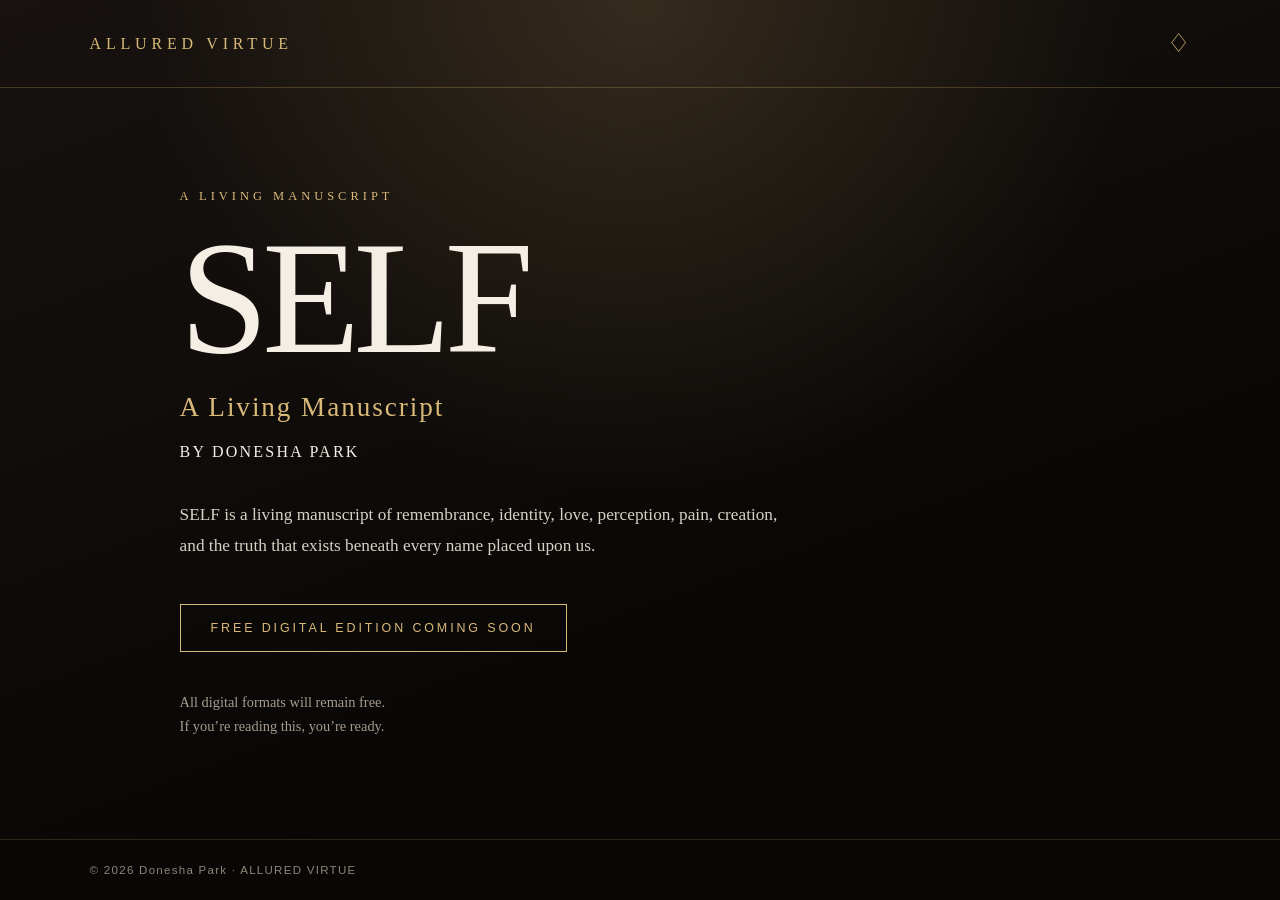
==== index.html @ 1979c3a0 "Add initial index.html for ALLURED VIRTUE website This is the initial commit for the HTML file, sett" ====
<!DOCTYPE html>
<html lang="en">
<head>
  <meta charset="UTF-8">
  <meta name="viewport" content="width=device-width, initial-scale=1.0">

  <title>ALLURED VIRTUE</title>

  <meta
    name="description"
    content="The official home of ALLURED VIRTUE and SELF: A Living Manuscript by Donesha Park."
  >

  <style>
    * {
      box-sizing: border-box;
      margin: 0;
      padding: 0;
    }

    body {
      min-height: 100vh;
      background:
        radial-gradient(circle at top, rgba(207, 170, 105, 0.18), transparent 45%),
        linear-gradient(160deg, #17120f, #080706 70%);
      color: #f4eee4;
      font-family: Georgia, "Times New Roman", serif;
      display: flex;
      flex-direction: column;
    }

    header {
      width: 100%;
      padding: 28px 7%;
      display: flex;
      align-items: center;
      justify-content: space-between;
      border-bottom: 1px solid rgba(214, 177, 111, 0.25);
    }

    .brand {
      color: #d9b978;
      font-size: 1rem;
      letter-spacing: 0.3rem;
      font-weight: normal;
    }

    .lotus {
      color: #d9b978;
      font-size: 1.6rem;
    }

    main {
      flex: 1;
      width: 100%;
      max-width: 1100px;
      margin: auto;
      padding: 80px 7%;
      display: flex;
      align-items: center;
    }

    .content {
      max-width: 760px;
    }

    .label {
      color: #d9b978;
      font-size: 0.78rem;
      letter-spacing: 0.25rem;
      margin-bottom: 24px;
    }

    h1 {
      font-size: clamp(4.5rem, 15vw, 10rem);
      font-weight: normal;
      line-height: 0.88;
      letter-spacing: -0.04em;
      margin-bottom: 24px;
    }

    h2 {
      color: #d9b978;
      font-size: clamp(1.15rem, 3vw, 1.7rem);
      font-weight: normal;
      letter-spacing: 0.12rem;
      margin-bottom: 20px;
    }

    .author {
      font-size: 1rem;
      letter-spacing: 0.14rem;
      margin-bottom: 38px;
    }

    .description {
      max-width: 610px;
      color: #d8d0c5;
      font-size: 1.08rem;
      line-height: 1.8;
      margin-bottom: 42px;
    }

    .coming-soon {
      display: inline-block;
      border: 1px solid #d9b978;
      color: #d9b978;
      padding: 16px 30px;
      font-family: Arial, sans-serif;
      font-size: 0.78rem;
      letter-spacing: 0.18rem;
      text-transform: uppercase;
    }

    .statement {
      margin-top: 38px;
      color: #a69b8d;
      font-size: 0.9rem;
      line-height: 1.7;
    }

    footer {
      padding: 24px 7%;
      border-top: 1px solid rgba(214, 177, 111, 0.18);
      color: #8f8477;
      font-family: Arial, sans-serif;
      font-size: 0.72rem;
      letter-spacing: 0.08rem;
    }

    @media (max-width: 600px) {
      header {
        padding: 22px 6%;
      }

      main {
        padding: 65px 7%;
      }

      .brand {
        font-size: 0.75rem;
        letter-spacing: 0.2rem;
      }

      .description {
        font-size: 1rem;
      }
    }
  </style>
</head>

<body>

  <header>
    <div class="brand">ALLURED VIRTUE</div>
    <div class="lotus">♢</div>
  </header>

  <main>
    <section class="content">

      <p class="label">A LIVING MANUSCRIPT</p>

      <h1>SELF</h1>

      <h2>A Living Manuscript</h2>

      <p class="author">BY DONESHA PARK</p>

      <p class="description">
        SELF is a living manuscript of remembrance, identity, love,
        perception, pain, creation, and the truth that exists beneath
        every name placed upon us.
      </p>

      <div class="coming-soon">Free Digital Edition Coming Soon</div>

      <p class="statement">
        All digital formats will remain free.<br>
        If you’re reading this, you’re ready.
      </p>

    </section>
  </main>

  <footer>
    © 2026 Donesha Park · ALLURED VIRTUE
  </footer>

</body>
</html>
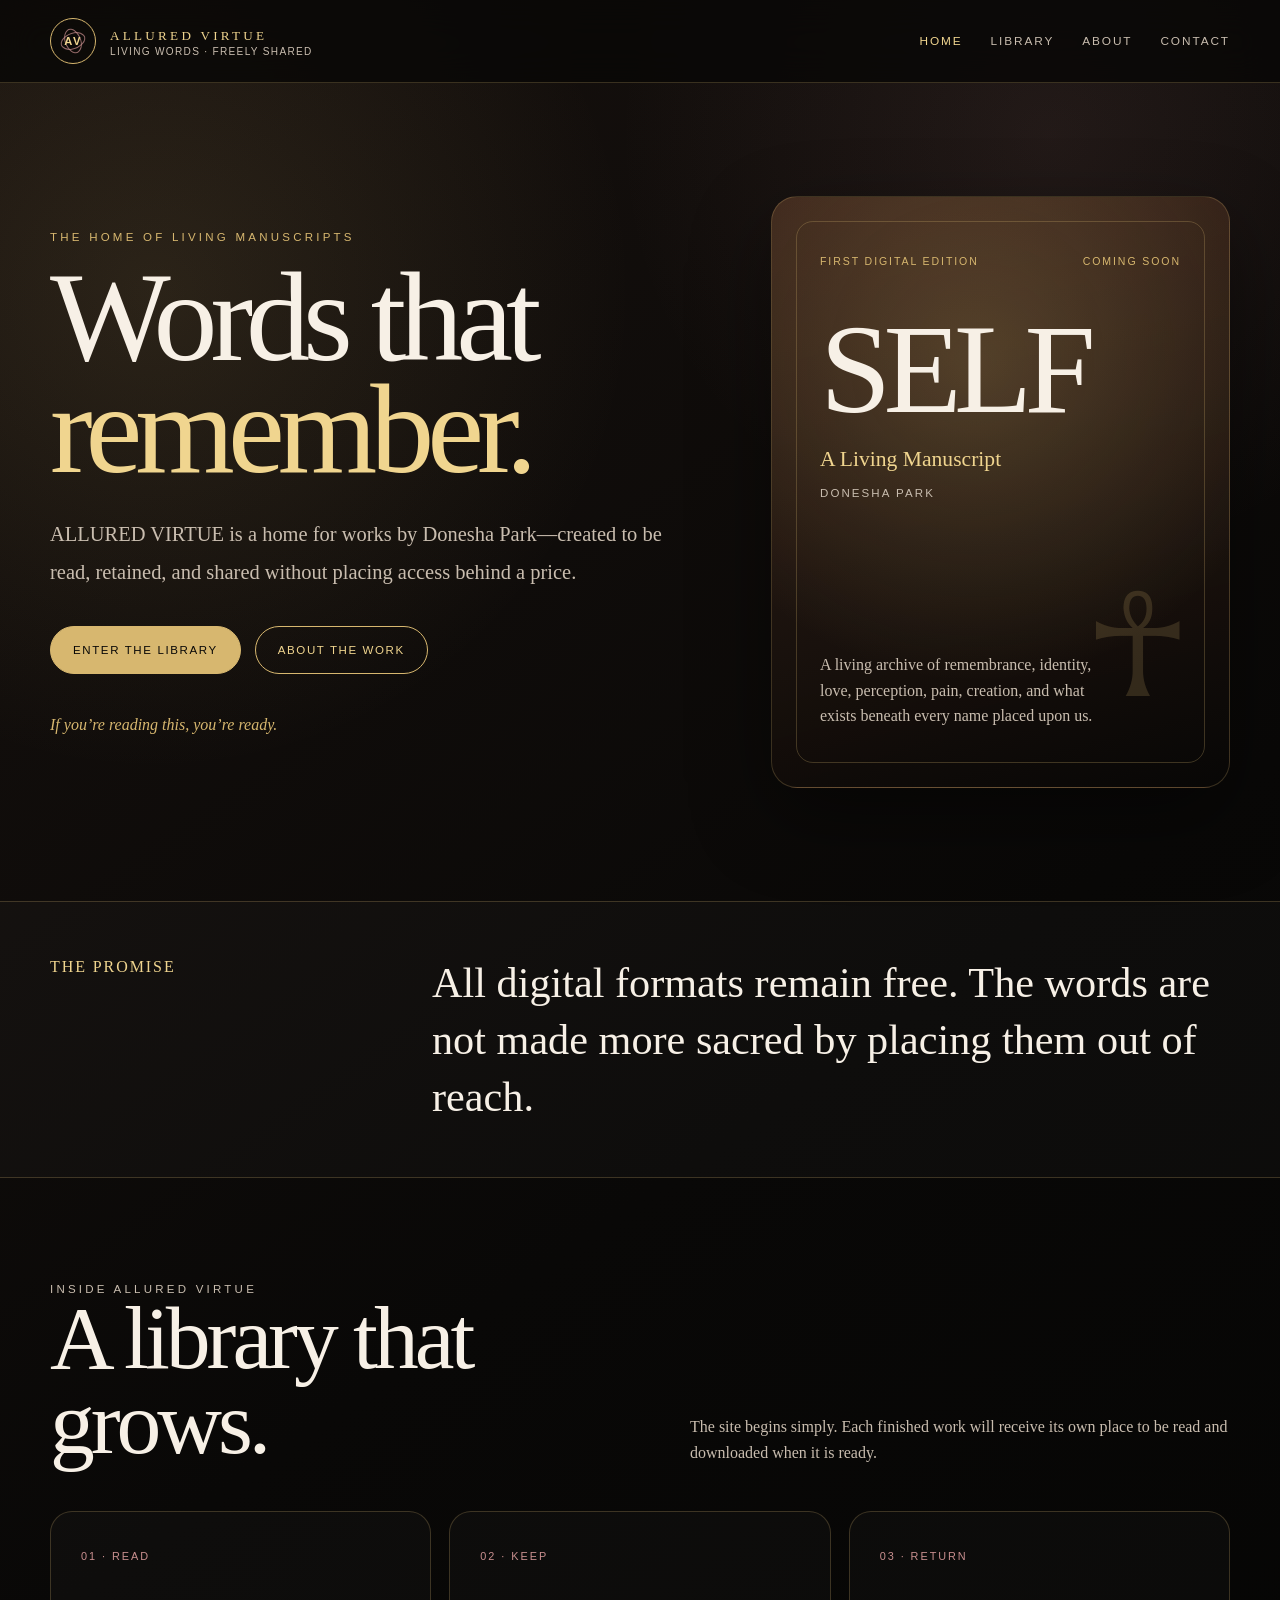
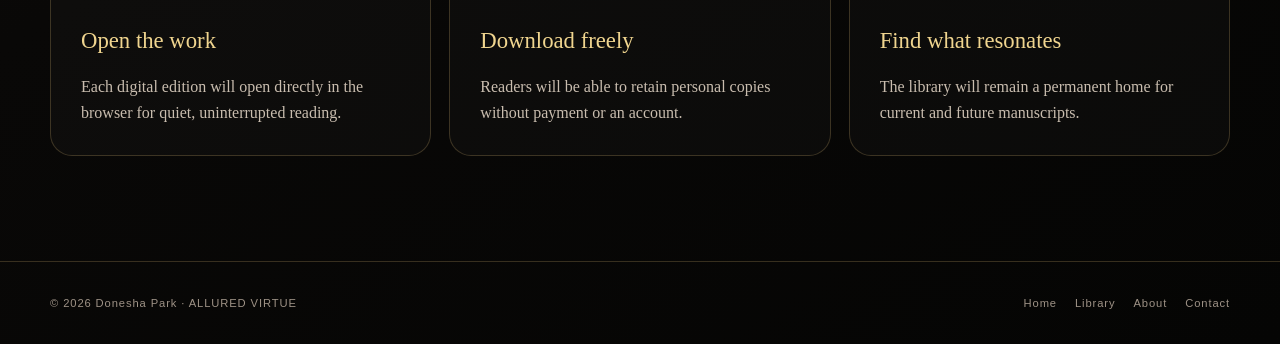
==== commit d423d4d8: "Redesign ALLURED VIRTUE website" ====
--- a/index.html
+++ b/index.html
@@ -1,191 +1,6 @@
-<!DOCTYPE html>
-<html lang="en">
-<head>
-  <meta charset="UTF-8">
-  <meta name="viewport" content="width=device-width, initial-scale=1.0">
-
-  <title>ALLURED VIRTUE</title>
-
-  <meta
-    name="description"
-    content="The official home of ALLURED VIRTUE and SELF: A Living Manuscript by Donesha Park."
-  >
-
-  <style>
-    * {
-      box-sizing: border-box;
-      margin: 0;
-      padding: 0;
-    }
-
-    body {
-      min-height: 100vh;
-      background:
-        radial-gradient(circle at top, rgba(207, 170, 105, 0.18), transparent 45%),
-        linear-gradient(160deg, #17120f, #080706 70%);
-      color: #f4eee4;
-      font-family: Georgia, "Times New Roman", serif;
-      display: flex;
-      flex-direction: column;
-    }
-
-    header {
-      width: 100%;
-      padding: 28px 7%;
-      display: flex;
-      align-items: center;
-      justify-content: space-between;
-      border-bottom: 1px solid rgba(214, 177, 111, 0.25);
-    }
-
-    .brand {
-      color: #d9b978;
-      font-size: 1rem;
-      letter-spacing: 0.3rem;
-      font-weight: normal;
-    }
-
-    .lotus {
-      color: #d9b978;
-      font-size: 1.6rem;
-    }
-
-    main {
-      flex: 1;
-      width: 100%;
-      max-width: 1100px;
-      margin: auto;
-      padding: 80px 7%;
-      display: flex;
-      align-items: center;
-    }
-
-    .content {
-      max-width: 760px;
-    }
-
-    .label {
-      color: #d9b978;
-      font-size: 0.78rem;
-      letter-spacing: 0.25rem;
-      margin-bottom: 24px;
-    }
-
-    h1 {
-      font-size: clamp(4.5rem, 15vw, 10rem);
-      font-weight: normal;
-      line-height: 0.88;
-      letter-spacing: -0.04em;
-      margin-bottom: 24px;
-    }
-
-    h2 {
-      color: #d9b978;
-      font-size: clamp(1.15rem, 3vw, 1.7rem);
-      font-weight: normal;
-      letter-spacing: 0.12rem;
-      margin-bottom: 20px;
-    }
-
-    .author {
-      font-size: 1rem;
-      letter-spacing: 0.14rem;
-      margin-bottom: 38px;
-    }
-
-    .description {
-      max-width: 610px;
-      color: #d8d0c5;
-      font-size: 1.08rem;
-      line-height: 1.8;
-      margin-bottom: 42px;
-    }
-
-    .coming-soon {
-      display: inline-block;
-      border: 1px solid #d9b978;
-      color: #d9b978;
-      padding: 16px 30px;
-      font-family: Arial, sans-serif;
-      font-size: 0.78rem;
-      letter-spacing: 0.18rem;
-      text-transform: uppercase;
-    }
-
-    .statement {
-      margin-top: 38px;
-      color: #a69b8d;
-      font-size: 0.9rem;
-      line-height: 1.7;
-    }
-
-    footer {
-      padding: 24px 7%;
-      border-top: 1px solid rgba(214, 177, 111, 0.18);
-      color: #8f8477;
-      font-family: Arial, sans-serif;
-      font-size: 0.72rem;
-      letter-spacing: 0.08rem;
-    }
-
-    @media (max-width: 600px) {
-      header {
-        padding: 22px 6%;
-      }
-
-      main {
-        padding: 65px 7%;
-      }
-
-      .brand {
-        font-size: 0.75rem;
-        letter-spacing: 0.2rem;
-      }
-
-      .description {
-        font-size: 1rem;
-      }
-    }
-  </style>
-</head>
-
-<body>
-
-  <header>
-    <div class="brand">ALLURED VIRTUE</div>
-    <div class="lotus">♢</div>
-  </header>
-
-  <main>
-    <section class="content">
-
-      <p class="label">A LIVING MANUSCRIPT</p>
-
-      <h1>SELF</h1>
-
-      <h2>A Living Manuscript</h2>
-
-      <p class="author">BY DONESHA PARK</p>
-
-      <p class="description">
-        SELF is a living manuscript of remembrance, identity, love,
-        perception, pain, creation, and the truth that exists beneath
-        every name placed upon us.
-      </p>
-
-      <div class="coming-soon">Free Digital Edition Coming Soon</div>
-
-      <p class="statement">
-        All digital formats will remain free.<br>
-        If you’re reading this, you’re ready.
-      </p>
-
-    </section>
-  </main>
-
-  <footer>
-    © 2026 Donesha Park · ALLURED VIRTUE
-  </footer>
-
-</body>
-</html>
+<!DOCTYPE html><html lang="en"><head><meta charset="UTF-8"><meta name="viewport" content="width=device-width,initial-scale=1"><title>ALLURED VIRTUE | Living Words, Freely Shared</title><meta name="description" content="The official home of ALLURED VIRTUE and SELF: A Living Manuscript by Donesha Park."><link rel="stylesheet" href="style.css"></head><body>
+<a class="skip" href="#main">Skip to content</a><header class="site-header"><div class="nav-wrap"><a class="brand-link" href="index.html"><span class="brand-mark"><span>AV</span></span><span class="brand-copy"><strong>ALLURED VIRTUE</strong><small>Living words · freely shared</small></span></a><button class="menu" aria-expanded="false" aria-label="Open navigation">☰</button><nav class="site-nav"><a href="index.html" aria-current="page">Home</a><a href="library.html">Library</a><a href="about.html">About</a><a href="contact.html">Contact</a></nav></div></header>
+<main id="main"><section class="hero"><div class="shell hero-grid"><div class="hero-copy reveal"><p class="eyebrow">The home of living manuscripts</p><h1 class="display">Words that<br><span class="gold">remember.</span></h1><p class="lede">ALLURED VIRTUE is a home for works by Donesha Park—created to be read, retained, and shared without placing access behind a price.</p><div class="button-row"><a class="button filled" href="library.html">Enter the library</a><a class="button" href="about.html">About the work</a></div><p class="hero-signature">If you’re reading this, you’re ready.</p></div><article class="manuscript-card reveal"><div class="card-content"><div><div class="card-topline"><span>First digital edition</span><span>Coming soon</span></div><h2 class="book-title">SELF</h2><p class="book-subtitle">A Living Manuscript</p><p class="book-author">Donesha Park</p></div><p class="card-bottom">A living archive of remembrance, identity, love, perception, pain, creation, and what exists beneath every name placed upon us.</p></div></article></div></section>
+<section class="statement-band"><div class="shell statement reveal"><h2>The promise</h2><p>All digital formats remain free. The words are not made more sacred by placing them out of reach.</p></div></section>
+<section class="section"><div class="shell"><div class="section-head reveal"><div><p class="eyebrow">Inside ALLURED VIRTUE</p><h2>A library that grows.</h2></div><p>The site begins simply. Each finished work will receive its own place to be read and downloaded when it is ready.</p></div><div class="feature-grid"><article class="feature reveal"><span class="feature-index">01 · READ</span><h3>Open the work</h3><p>Each digital edition will open directly in the browser for quiet, uninterrupted reading.</p></article><article class="feature reveal"><span class="feature-index">02 · KEEP</span><h3>Download freely</h3><p>Readers will be able to retain personal copies without payment or an account.</p></article><article class="feature reveal"><span class="feature-index">03 · RETURN</span><h3>Find what resonates</h3><p>The library will remain a permanent home for current and future manuscripts.</p></article></div></div></section></main>
+<footer class="site-footer"><div class="shell footer-grid"><div>© 2026 Donesha Park · ALLURED VIRTUE</div><nav><a href="index.html">Home</a><a href="library.html">Library</a><a href="about.html">About</a><a href="contact.html">Contact</a></nav></div></footer><script src="app.js"></script></body></html>
--- a/style.css
+++ b/style.css
@@ -0,0 +1,6 @@
+:root{--ink:#090807;--paper:#f7f0e6;--muted:#c9bdaf;--gold:#d7b76f;--gold2:#f0d58f;--blush:#c98f8f;--line:rgba(215,183,111,.23);--max:1180px;--radius:26px}
+*{box-sizing:border-box}html{scroll-behavior:smooth}body{margin:0;min-height:100vh;color:var(--paper);background:radial-gradient(circle at 82% 7%,rgba(201,143,143,.1),transparent 27rem),radial-gradient(circle at 12% 15%,rgba(215,183,111,.12),transparent 30rem),linear-gradient(145deg,#17110e,#090807 58%,#050504);font-family:Georgia,"Times New Roman",serif;line-height:1.6}body:before{content:"";position:fixed;inset:0;pointer-events:none;opacity:.24;background-image:linear-gradient(rgba(255,255,255,.018) 1px,transparent 1px),linear-gradient(90deg,rgba(255,255,255,.018) 1px,transparent 1px);background-size:46px 46px;mask-image:linear-gradient(to bottom,#000,transparent 85%)}a{color:inherit}img{display:block;max-width:100%}.shell{width:min(var(--max),calc(100% - 36px));margin:auto}.skip{position:fixed;top:10px;left:10px;z-index:1000;transform:translateY(-160%);background:var(--paper);color:var(--ink);padding:10px 14px;border-radius:999px}.skip:focus{transform:none}.site-header{position:sticky;top:0;z-index:50;border-bottom:1px solid var(--line);background:rgba(9,8,7,.84);backdrop-filter:blur(18px)}.nav-wrap{width:min(var(--max),calc(100% - 36px));min-height:82px;margin:auto;display:flex;align-items:center;justify-content:space-between;gap:24px}.brand-link{display:flex;align-items:center;gap:14px;text-decoration:none}.brand-mark{width:46px;height:46px;display:grid;place-items:center;position:relative;border:1px solid var(--gold);border-radius:50%;color:var(--gold2);font:700 .7rem Arial;letter-spacing:.12em}.brand-mark:before,.brand-mark:after{content:"";position:absolute;width:16px;height:22px;border:1px solid var(--blush);border-radius:70% 30% 70% 30%;transform:rotate(45deg);opacity:.72}.brand-mark:after{transform:rotate(135deg)}.brand-mark span{position:relative;z-index:2}.brand-copy{display:grid}.brand-copy strong{color:var(--gold2);font-weight:500;letter-spacing:.25em;font-size:.82rem}.brand-copy small{color:var(--muted);font: .63rem Arial;letter-spacing:.13em;text-transform:uppercase}.site-nav{display:flex;align-items:center;gap:28px}.site-nav a{color:var(--muted);text-decoration:none;font: .74rem Arial;letter-spacing:.16em;text-transform:uppercase}.site-nav a:hover,.site-nav a[aria-current=page]{color:var(--gold2)}.menu{display:none;width:44px;height:44px;border:1px solid var(--line);border-radius:50%;background:transparent;color:var(--gold2);cursor:pointer}.eyebrow{margin:0 0 18px;color:var(--gold);font: .72rem Arial;letter-spacing:.28em;text-transform:uppercase}.display{margin:0;color:var(--paper);font-size:clamp(3.5rem,10vw,8.6rem);font-weight:400;line-height:.88;letter-spacing:-.055em}.gold{color:var(--gold2)}.lede{max-width:700px;color:var(--muted);font-size:clamp(1.05rem,2vw,1.28rem);line-height:1.85}.button-row{display:flex;flex-wrap:wrap;gap:14px;margin-top:34px}.button{min-height:48px;display:inline-flex;align-items:center;justify-content:center;padding:0 22px;border:1px solid var(--gold);border-radius:999px;color:var(--gold2);text-decoration:none;font: .72rem Arial;letter-spacing:.14em;text-transform:uppercase;transition:.18s}.button:hover{transform:translateY(-2px);background:var(--gold);color:var(--ink)}.button.filled{background:var(--gold);color:var(--ink)}.button.disabled{opacity:.55;pointer-events:none}.hero{min-height:calc(100vh - 82px);display:grid;align-items:center;padding:76px 0}.hero-grid{display:grid;grid-template-columns:minmax(0,1.15fr) minmax(320px,.85fr);gap:clamp(44px,8vw,100px);align-items:center}.hero-copy .lede{margin-top:30px}.hero-signature{margin-top:38px;color:var(--gold);font-style:italic}.manuscript-card{position:relative;min-height:590px;overflow:hidden;border:1px solid var(--line);border-radius:var(--radius);background:radial-gradient(circle at 45% 28%,rgba(215,183,111,.23),transparent 20rem),linear-gradient(165deg,rgba(74,46,32,.72),rgba(8,7,6,.96));box-shadow:0 30px 80px rgba(0,0,0,.42)}.manuscript-card:before{content:"";position:absolute;inset:24px;border:1px solid rgba(215,183,111,.25);border-radius:17px}.manuscript-card:after{content:"☥";position:absolute;right:38px;bottom:24px;color:rgba(215,183,111,.18);font-size:9rem}.card-content{position:relative;z-index:2;min-height:590px;display:flex;flex-direction:column;justify-content:space-between;padding:58px 48px 42px}.card-topline{display:flex;justify-content:space-between;color:var(--gold);font:.66rem Arial;letter-spacing:.18em;text-transform:uppercase}.book-title{margin:50px 0 0;font-size:clamp(5rem,11vw,8rem);font-weight:400;line-height:.82;letter-spacing:-.06em}.book-subtitle{margin:20px 0 0;color:var(--gold2);font-size:1.35rem}.book-author{margin:10px 0 0;color:var(--muted);font:.72rem Arial;letter-spacing:.18em;text-transform:uppercase}.card-bottom{max-width:290px;color:var(--muted)}.statement-band{padding:52px 0;border-block:1px solid var(--line);background:rgba(255,255,255,.018)}.statement{display:grid;grid-template-columns:.6fr 1.4fr;gap:40px}.statement h2{margin:0;color:var(--gold2);font-size:1rem;font-weight:400;letter-spacing:.12em;text-transform:uppercase}.statement p{margin:0;font-size:clamp(1.5rem,3.3vw,2.7rem);line-height:1.35}.section{padding:105px 0}.section-head{display:flex;justify-content:space-between;gap:40px;align-items:end;margin-bottom:46px}.section-head h1,.section-head h2{margin:0;font-size:clamp(2.7rem,7vw,5.8rem);font-weight:400;line-height:.95;letter-spacing:-.045em}.section-head p{max-width:540px;margin:0;color:var(--muted)}.feature-grid{display:grid;grid-template-columns:repeat(3,1fr);gap:18px}.feature{min-height:245px;padding:30px;border:1px solid var(--line);border-radius:22px;background:rgba(255,255,255,.022)}.feature-index{color:var(--blush);font:.68rem Arial;letter-spacing:.18em}.feature h3{margin:55px 0 15px;color:var(--gold2);font-size:1.42rem;font-weight:400}.feature p{margin:0;color:var(--muted)}.page-hero{padding:110px 0 62px}.page-hero .lede{margin-top:30px}.library-toolbar{margin:0 0 32px}.search{width:min(100%,520px);min-height:52px;padding:0 18px;border:1px solid var(--line);border-radius:999px;outline:none;background:rgba(255,255,255,.035);color:var(--paper)}.search:focus{border-color:var(--gold);box-shadow:0 0 0 4px rgba(215,183,111,.08)}.library-grid{display:grid;grid-template-columns:repeat(2,minmax(0,1fr));gap:24px}.library-card{display:grid;grid-template-columns:180px 1fr;min-height:310px;overflow:hidden;border:1px solid var(--line);border-radius:var(--radius);background:rgba(255,255,255,.022)}.cover{position:relative;min-height:310px;display:grid;place-items:center;border-right:1px solid var(--line);background:radial-gradient(circle at 50% 30%,rgba(215,183,111,.24),transparent 13rem),linear-gradient(150deg,#4b3125,#0b0908 70%)}.cover:before{content:"";position:absolute;inset:14px;border:1px solid rgba(215,183,111,.28)}.cover.mask{background:radial-gradient(circle at 70% 24%,rgba(201,143,143,.22),transparent 13rem),linear-gradient(150deg,#34222b,#080708 72%)}.cover-word{position:relative;z-index:2;font-size:clamp(2.4rem,5vw,4.5rem);writing-mode:vertical-rl;transform:rotate(180deg)}.library-copy{display:flex;flex-direction:column;padding:30px}.status{color:var(--blush);font:.66rem Arial;letter-spacing:.17em;text-transform:uppercase}.library-copy h2{margin:16px 0 5px;color:var(--gold2);font-size:2rem;font-weight:400;line-height:1.05}.byline{margin:0 0 18px;color:var(--muted);font:.69rem Arial;letter-spacing:.13em;text-transform:uppercase}.summary{margin:0 0 24px;color:var(--muted);font-size:.95rem}.library-copy .button-row{margin-top:auto}.empty{display:none;padding:28px;border:1px dashed var(--line);border-radius:18px;color:var(--muted)}.about-layout{display:grid;grid-template-columns:minmax(0,.78fr) minmax(0,1.22fr);gap:clamp(45px,9vw,115px);align-items:start}.seal{position:sticky;top:125px;aspect-ratio:1;display:grid;place-items:center;border:1px solid var(--line);border-radius:50%;background:radial-gradient(circle,rgba(215,183,111,.12),transparent 67%)}.seal:before,.seal:after{content:"";position:absolute;width:43%;height:56%;border:1px solid var(--blush);border-radius:75% 25% 75% 25%;transform:rotate(45deg);opacity:.45}.seal:after{transform:rotate(135deg)}.seal span{position:relative;z-index:2;color:var(--gold2);font-size:clamp(3rem,7vw,6.5rem)}.prose{color:var(--muted);font-size:1.08rem}.prose h2{margin:55px 0 18px;color:var(--gold2);font-size:2rem;font-weight:400}.prose p{margin:0 0 22px}.quote{margin:44px 0;padding:31px 0 31px 28px;border-left:1px solid var(--gold);color:var(--paper);font-size:clamp(1.5rem,3vw,2.35rem);line-height:1.4}.contact-panel{max-width:860px;padding:clamp(32px,6vw,65px);border:1px solid var(--line);border-radius:var(--radius);background:radial-gradient(circle at 80% 20%,rgba(201,143,143,.1),transparent 18rem),rgba(255,255,255,.025)}.contact-panel h2{margin:0 0 18px;color:var(--gold2);font-size:clamp(2rem,5vw,4rem);font-weight:400}.contact-panel p{max-width:650px;color:var(--muted)}.contact-note{margin-top:28px;padding:18px 20px;border:1px solid rgba(201,143,143,.3);border-radius:15px;color:#ddcaca;background:rgba(201,143,143,.055)}.site-footer{border-top:1px solid var(--line);padding:35px 0}.footer-grid{display:flex;justify-content:space-between;gap:30px;align-items:center;color:#9e9286;font:.7rem Arial;letter-spacing:.08em}.footer-grid nav{display:flex;gap:18px}.footer-grid a{text-decoration:none}.reveal{opacity:0;transform:translateY(22px);transition:opacity .7s,transform .7s}.reveal.visible{opacity:1;transform:none}
+@media(max-width:940px){.hero-grid,.about-layout{grid-template-columns:1fr}.feature-grid{grid-template-columns:1fr}.library-grid{grid-template-columns:1fr}.manuscript-card{max-width:650px}.seal{position:relative;top:auto;width:min(72vw,390px)}}
+@media(max-width:720px){.nav-wrap{min-height:72px}.brand-copy small{display:none}.menu{display:grid;place-items:center}.site-nav{position:absolute;top:72px;left:18px;right:18px;display:none;flex-direction:column;align-items:stretch;gap:0;overflow:hidden;border:1px solid var(--line);border-radius:18px;background:#0d0b0a;box-shadow:0 30px 80px rgba(0,0,0,.42)}.site-nav.open{display:flex}.site-nav a{padding:17px 20px;border-bottom:1px solid var(--line)}.hero{min-height:auto}.statement{grid-template-columns:1fr}.section-head{display:block}.section-head p{margin-top:24px}.library-card{grid-template-columns:125px 1fr}.footer-grid{align-items:flex-start;flex-direction:column}}
+@media(max-width:470px){.brand-copy strong{font-size:.7rem;letter-spacing:.17em}.manuscript-card,.card-content{min-height:500px}.library-card{grid-template-columns:1fr}.cover{min-height:210px;border-right:0;border-bottom:1px solid var(--line)}.cover-word{writing-mode:horizontal-tb;transform:none}.footer-grid nav{flex-wrap:wrap}}
+@media(prefers-reduced-motion:reduce){html{scroll-behavior:auto}*{transition-duration:.01ms!important}.reveal{opacity:1;transform:none}}
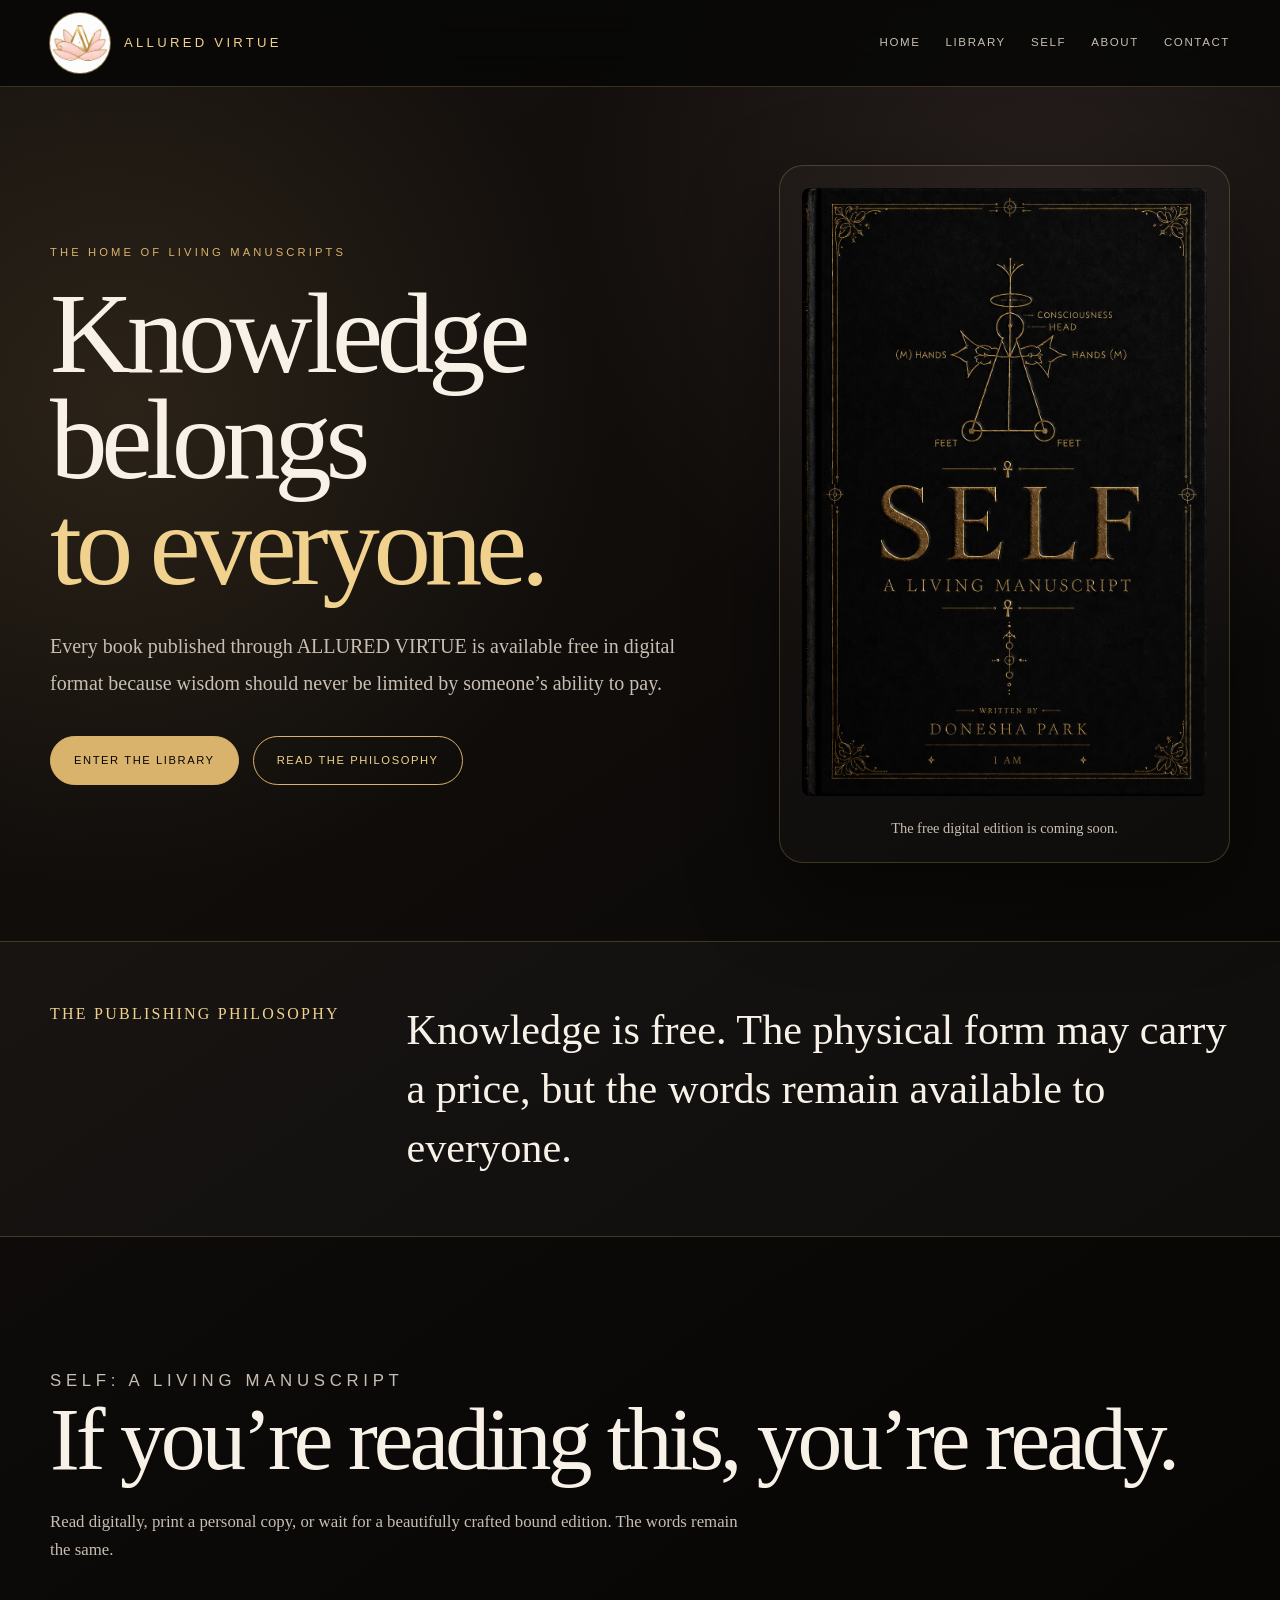
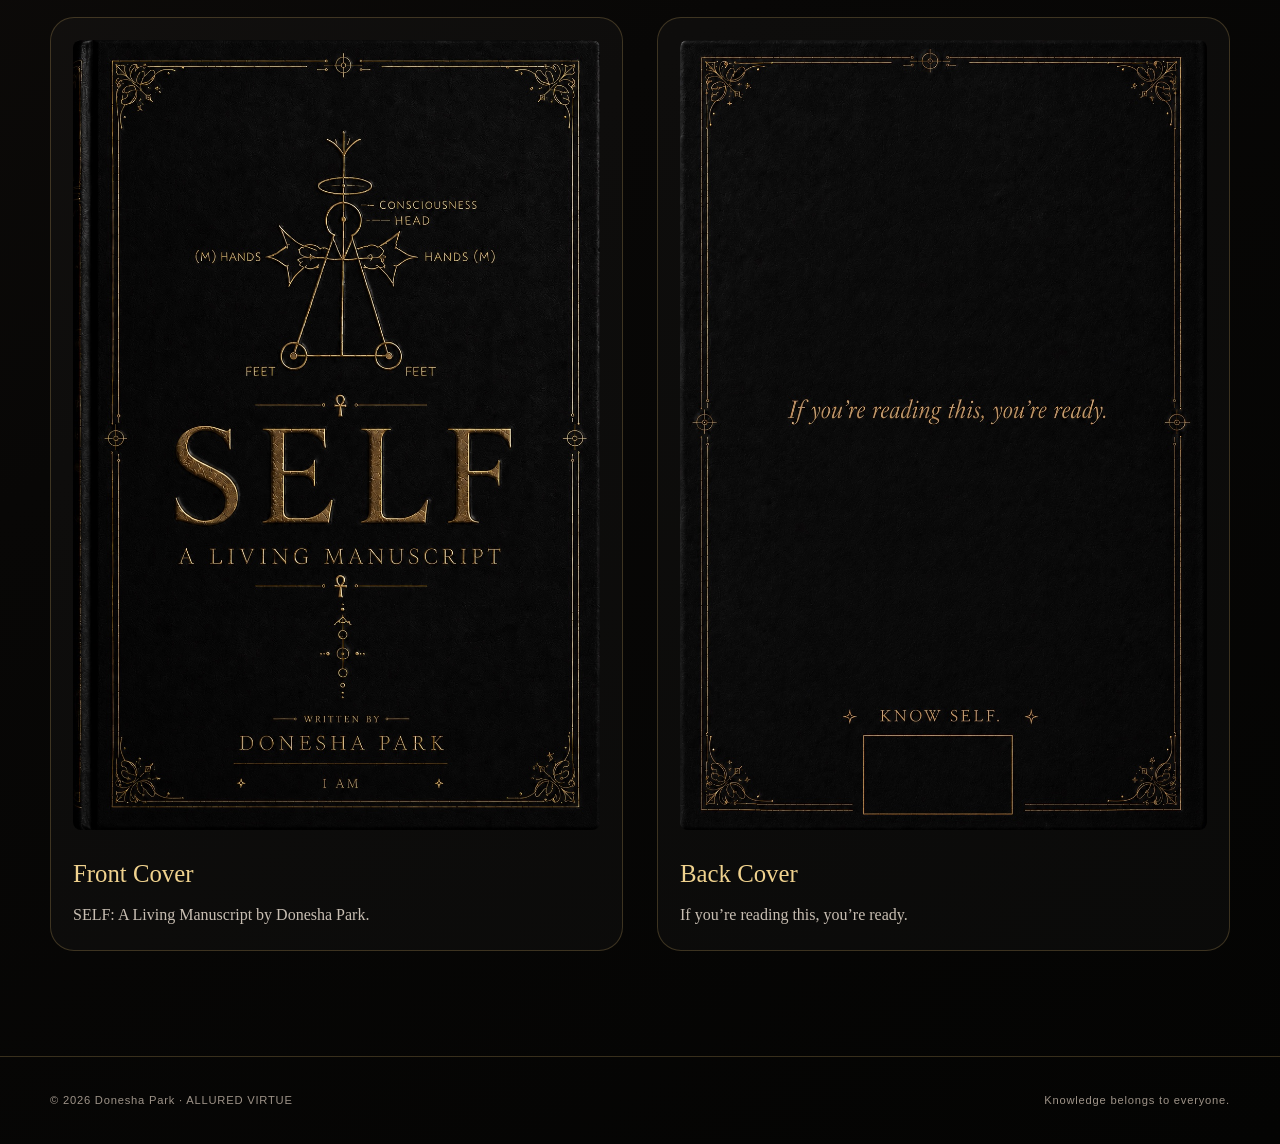
==== commit 8157bb93: "Add files via upload" ====
--- a/index.html
+++ b/index.html
@@ -1,6 +1,97 @@
-<!DOCTYPE html><html lang="en"><head><meta charset="UTF-8"><meta name="viewport" content="width=device-width,initial-scale=1"><title>ALLURED VIRTUE | Living Words, Freely Shared</title><meta name="description" content="The official home of ALLURED VIRTUE and SELF: A Living Manuscript by Donesha Park."><link rel="stylesheet" href="style.css"></head><body>
-<a class="skip" href="#main">Skip to content</a><header class="site-header"><div class="nav-wrap"><a class="brand-link" href="index.html"><span class="brand-mark"><span>AV</span></span><span class="brand-copy"><strong>ALLURED VIRTUE</strong><small>Living words · freely shared</small></span></a><button class="menu" aria-expanded="false" aria-label="Open navigation">☰</button><nav class="site-nav"><a href="index.html" aria-current="page">Home</a><a href="library.html">Library</a><a href="about.html">About</a><a href="contact.html">Contact</a></nav></div></header>
-<main id="main"><section class="hero"><div class="shell hero-grid"><div class="hero-copy reveal"><p class="eyebrow">The home of living manuscripts</p><h1 class="display">Words that<br><span class="gold">remember.</span></h1><p class="lede">ALLURED VIRTUE is a home for works by Donesha Park—created to be read, retained, and shared without placing access behind a price.</p><div class="button-row"><a class="button filled" href="library.html">Enter the library</a><a class="button" href="about.html">About the work</a></div><p class="hero-signature">If you’re reading this, you’re ready.</p></div><article class="manuscript-card reveal"><div class="card-content"><div><div class="card-topline"><span>First digital edition</span><span>Coming soon</span></div><h2 class="book-title">SELF</h2><p class="book-subtitle">A Living Manuscript</p><p class="book-author">Donesha Park</p></div><p class="card-bottom">A living archive of remembrance, identity, love, perception, pain, creation, and what exists beneath every name placed upon us.</p></div></article></div></section>
-<section class="statement-band"><div class="shell statement reveal"><h2>The promise</h2><p>All digital formats remain free. The words are not made more sacred by placing them out of reach.</p></div></section>
-<section class="section"><div class="shell"><div class="section-head reveal"><div><p class="eyebrow">Inside ALLURED VIRTUE</p><h2>A library that grows.</h2></div><p>The site begins simply. Each finished work will receive its own place to be read and downloaded when it is ready.</p></div><div class="feature-grid"><article class="feature reveal"><span class="feature-index">01 · READ</span><h3>Open the work</h3><p>Each digital edition will open directly in the browser for quiet, uninterrupted reading.</p></article><article class="feature reveal"><span class="feature-index">02 · KEEP</span><h3>Download freely</h3><p>Readers will be able to retain personal copies without payment or an account.</p></article><article class="feature reveal"><span class="feature-index">03 · RETURN</span><h3>Find what resonates</h3><p>The library will remain a permanent home for current and future manuscripts.</p></article></div></div></section></main>
-<footer class="site-footer"><div class="shell footer-grid"><div>© 2026 Donesha Park · ALLURED VIRTUE</div><nav><a href="index.html">Home</a><a href="library.html">Library</a><a href="about.html">About</a><a href="contact.html">Contact</a></nav></div></footer><script src="app.js"></script></body></html>
+<!DOCTYPE html>
+<html lang="en">
+<head>
+  <meta charset="UTF-8">
+  <meta name="viewport" content="width=device-width, initial-scale=1">
+  <title>ALLURED VIRTUE | Knowledge Belongs to Everyone</title>
+  <meta name="description" content="The official home of ALLURED VIRTUE and SELF: A Living Manuscript by Donesha Park.">
+  <link rel="stylesheet" href="style.css">
+</head>
+<body>
+
+<a class="skip-link" href="#main-content">Skip to content</a>
+<header class="site-header">
+  <div class="nav-wrap">
+    <a class="brand-link" href="index.html" aria-label="ALLURED VIRTUE home">
+      <img class="brand-logo" src="images/allured-virtue-logo.jpg" alt="ALLURED VIRTUE lotus logo">
+      <span class="brand-name">ALLURED VIRTUE</span>
+    </a>
+
+    <button class="menu-button" type="button" aria-expanded="false" aria-label="Open navigation">☰</button>
+
+    <nav class="site-nav" aria-label="Main navigation">
+      <a href="index.html">Home</a>
+      <a href="library.html">Library</a>
+      <a href="self.html">SELF</a>
+      <a href="about.html">About</a>
+      <a href="contact.html">Contact</a>
+    </nav>
+  </div>
+</header>
+
+<main id="main-content">
+  <section class="hero">
+    <div class="shell hero-grid">
+      <div class="reveal">
+        <p class="eyebrow">The home of living manuscripts</p>
+        <h1 class="display">Knowledge belongs<br><span class="gold">to everyone.</span></h1>
+        <p class="lede">
+          Every book published through ALLURED VIRTUE is available free in digital format because wisdom should never be limited by someone’s ability to pay.
+        </p>
+        <div class="button-row">
+          <a class="button filled" href="library.html">Enter the library</a>
+          <a class="button" href="about.html">Read the philosophy</a>
+        </div>
+      </div>
+
+      <div class="hero-cover reveal">
+        <img src="images/self-front-cover.jpg" alt="Front cover of SELF: A Living Manuscript by Donesha Park">
+        <p class="hero-note">The free digital edition is coming soon.</p>
+      </div>
+    </div>
+  </section>
+
+  <section class="statement-band">
+    <div class="shell statement-grid reveal">
+      <h2>The publishing philosophy</h2>
+      <p>Knowledge is free. The physical form may carry a price, but the words remain available to everyone.</p>
+    </div>
+  </section>
+
+  <section class="section">
+    <div class="shell">
+      <div class="section-heading reveal">
+        <p class="eyebrow">SELF: A Living Manuscript</p>
+        <h2>If you’re reading this, you’re ready.</h2>
+        <p>
+          Read digitally, print a personal copy, or wait for a beautifully crafted bound edition. The words remain the same.
+        </p>
+      </div>
+
+      <div class="book-showcase">
+        <article class="cover-card reveal">
+          <img src="images/self-front-cover.jpg" alt="Front cover of SELF">
+          <h2>Front Cover</h2>
+          <p>SELF: A Living Manuscript by Donesha Park.</p>
+        </article>
+
+        <article class="cover-card reveal">
+          <img src="images/self-back-cover.jpg" alt="Back cover of SELF">
+          <h2>Back Cover</h2>
+          <p>If you’re reading this, you’re ready.</p>
+        </article>
+      </div>
+    </div>
+  </section>
+</main>
+
+<footer class="site-footer">
+  <div class="shell footer-inner">
+    <p>© 2026 Donesha Park · ALLURED VIRTUE</p>
+    <p>Knowledge belongs to everyone.</p>
+  </div>
+</footer>
+<script src="app.js"></script>
+
+</body>
+</html>
--- a/style.css
+++ b/style.css
@@ -1,6 +1,598 @@
-:root{--ink:#090807;--paper:#f7f0e6;--muted:#c9bdaf;--gold:#d7b76f;--gold2:#f0d58f;--blush:#c98f8f;--line:rgba(215,183,111,.23);--max:1180px;--radius:26px}
-*{box-sizing:border-box}html{scroll-behavior:smooth}body{margin:0;min-height:100vh;color:var(--paper);background:radial-gradient(circle at 82% 7%,rgba(201,143,143,.1),transparent 27rem),radial-gradient(circle at 12% 15%,rgba(215,183,111,.12),transparent 30rem),linear-gradient(145deg,#17110e,#090807 58%,#050504);font-family:Georgia,"Times New Roman",serif;line-height:1.6}body:before{content:"";position:fixed;inset:0;pointer-events:none;opacity:.24;background-image:linear-gradient(rgba(255,255,255,.018) 1px,transparent 1px),linear-gradient(90deg,rgba(255,255,255,.018) 1px,transparent 1px);background-size:46px 46px;mask-image:linear-gradient(to bottom,#000,transparent 85%)}a{color:inherit}img{display:block;max-width:100%}.shell{width:min(var(--max),calc(100% - 36px));margin:auto}.skip{position:fixed;top:10px;left:10px;z-index:1000;transform:translateY(-160%);background:var(--paper);color:var(--ink);padding:10px 14px;border-radius:999px}.skip:focus{transform:none}.site-header{position:sticky;top:0;z-index:50;border-bottom:1px solid var(--line);background:rgba(9,8,7,.84);backdrop-filter:blur(18px)}.nav-wrap{width:min(var(--max),calc(100% - 36px));min-height:82px;margin:auto;display:flex;align-items:center;justify-content:space-between;gap:24px}.brand-link{display:flex;align-items:center;gap:14px;text-decoration:none}.brand-mark{width:46px;height:46px;display:grid;place-items:center;position:relative;border:1px solid var(--gold);border-radius:50%;color:var(--gold2);font:700 .7rem Arial;letter-spacing:.12em}.brand-mark:before,.brand-mark:after{content:"";position:absolute;width:16px;height:22px;border:1px solid var(--blush);border-radius:70% 30% 70% 30%;transform:rotate(45deg);opacity:.72}.brand-mark:after{transform:rotate(135deg)}.brand-mark span{position:relative;z-index:2}.brand-copy{display:grid}.brand-copy strong{color:var(--gold2);font-weight:500;letter-spacing:.25em;font-size:.82rem}.brand-copy small{color:var(--muted);font: .63rem Arial;letter-spacing:.13em;text-transform:uppercase}.site-nav{display:flex;align-items:center;gap:28px}.site-nav a{color:var(--muted);text-decoration:none;font: .74rem Arial;letter-spacing:.16em;text-transform:uppercase}.site-nav a:hover,.site-nav a[aria-current=page]{color:var(--gold2)}.menu{display:none;width:44px;height:44px;border:1px solid var(--line);border-radius:50%;background:transparent;color:var(--gold2);cursor:pointer}.eyebrow{margin:0 0 18px;color:var(--gold);font: .72rem Arial;letter-spacing:.28em;text-transform:uppercase}.display{margin:0;color:var(--paper);font-size:clamp(3.5rem,10vw,8.6rem);font-weight:400;line-height:.88;letter-spacing:-.055em}.gold{color:var(--gold2)}.lede{max-width:700px;color:var(--muted);font-size:clamp(1.05rem,2vw,1.28rem);line-height:1.85}.button-row{display:flex;flex-wrap:wrap;gap:14px;margin-top:34px}.button{min-height:48px;display:inline-flex;align-items:center;justify-content:center;padding:0 22px;border:1px solid var(--gold);border-radius:999px;color:var(--gold2);text-decoration:none;font: .72rem Arial;letter-spacing:.14em;text-transform:uppercase;transition:.18s}.button:hover{transform:translateY(-2px);background:var(--gold);color:var(--ink)}.button.filled{background:var(--gold);color:var(--ink)}.button.disabled{opacity:.55;pointer-events:none}.hero{min-height:calc(100vh - 82px);display:grid;align-items:center;padding:76px 0}.hero-grid{display:grid;grid-template-columns:minmax(0,1.15fr) minmax(320px,.85fr);gap:clamp(44px,8vw,100px);align-items:center}.hero-copy .lede{margin-top:30px}.hero-signature{margin-top:38px;color:var(--gold);font-style:italic}.manuscript-card{position:relative;min-height:590px;overflow:hidden;border:1px solid var(--line);border-radius:var(--radius);background:radial-gradient(circle at 45% 28%,rgba(215,183,111,.23),transparent 20rem),linear-gradient(165deg,rgba(74,46,32,.72),rgba(8,7,6,.96));box-shadow:0 30px 80px rgba(0,0,0,.42)}.manuscript-card:before{content:"";position:absolute;inset:24px;border:1px solid rgba(215,183,111,.25);border-radius:17px}.manuscript-card:after{content:"☥";position:absolute;right:38px;bottom:24px;color:rgba(215,183,111,.18);font-size:9rem}.card-content{position:relative;z-index:2;min-height:590px;display:flex;flex-direction:column;justify-content:space-between;padding:58px 48px 42px}.card-topline{display:flex;justify-content:space-between;color:var(--gold);font:.66rem Arial;letter-spacing:.18em;text-transform:uppercase}.book-title{margin:50px 0 0;font-size:clamp(5rem,11vw,8rem);font-weight:400;line-height:.82;letter-spacing:-.06em}.book-subtitle{margin:20px 0 0;color:var(--gold2);font-size:1.35rem}.book-author{margin:10px 0 0;color:var(--muted);font:.72rem Arial;letter-spacing:.18em;text-transform:uppercase}.card-bottom{max-width:290px;color:var(--muted)}.statement-band{padding:52px 0;border-block:1px solid var(--line);background:rgba(255,255,255,.018)}.statement{display:grid;grid-template-columns:.6fr 1.4fr;gap:40px}.statement h2{margin:0;color:var(--gold2);font-size:1rem;font-weight:400;letter-spacing:.12em;text-transform:uppercase}.statement p{margin:0;font-size:clamp(1.5rem,3.3vw,2.7rem);line-height:1.35}.section{padding:105px 0}.section-head{display:flex;justify-content:space-between;gap:40px;align-items:end;margin-bottom:46px}.section-head h1,.section-head h2{margin:0;font-size:clamp(2.7rem,7vw,5.8rem);font-weight:400;line-height:.95;letter-spacing:-.045em}.section-head p{max-width:540px;margin:0;color:var(--muted)}.feature-grid{display:grid;grid-template-columns:repeat(3,1fr);gap:18px}.feature{min-height:245px;padding:30px;border:1px solid var(--line);border-radius:22px;background:rgba(255,255,255,.022)}.feature-index{color:var(--blush);font:.68rem Arial;letter-spacing:.18em}.feature h3{margin:55px 0 15px;color:var(--gold2);font-size:1.42rem;font-weight:400}.feature p{margin:0;color:var(--muted)}.page-hero{padding:110px 0 62px}.page-hero .lede{margin-top:30px}.library-toolbar{margin:0 0 32px}.search{width:min(100%,520px);min-height:52px;padding:0 18px;border:1px solid var(--line);border-radius:999px;outline:none;background:rgba(255,255,255,.035);color:var(--paper)}.search:focus{border-color:var(--gold);box-shadow:0 0 0 4px rgba(215,183,111,.08)}.library-grid{display:grid;grid-template-columns:repeat(2,minmax(0,1fr));gap:24px}.library-card{display:grid;grid-template-columns:180px 1fr;min-height:310px;overflow:hidden;border:1px solid var(--line);border-radius:var(--radius);background:rgba(255,255,255,.022)}.cover{position:relative;min-height:310px;display:grid;place-items:center;border-right:1px solid var(--line);background:radial-gradient(circle at 50% 30%,rgba(215,183,111,.24),transparent 13rem),linear-gradient(150deg,#4b3125,#0b0908 70%)}.cover:before{content:"";position:absolute;inset:14px;border:1px solid rgba(215,183,111,.28)}.cover.mask{background:radial-gradient(circle at 70% 24%,rgba(201,143,143,.22),transparent 13rem),linear-gradient(150deg,#34222b,#080708 72%)}.cover-word{position:relative;z-index:2;font-size:clamp(2.4rem,5vw,4.5rem);writing-mode:vertical-rl;transform:rotate(180deg)}.library-copy{display:flex;flex-direction:column;padding:30px}.status{color:var(--blush);font:.66rem Arial;letter-spacing:.17em;text-transform:uppercase}.library-copy h2{margin:16px 0 5px;color:var(--gold2);font-size:2rem;font-weight:400;line-height:1.05}.byline{margin:0 0 18px;color:var(--muted);font:.69rem Arial;letter-spacing:.13em;text-transform:uppercase}.summary{margin:0 0 24px;color:var(--muted);font-size:.95rem}.library-copy .button-row{margin-top:auto}.empty{display:none;padding:28px;border:1px dashed var(--line);border-radius:18px;color:var(--muted)}.about-layout{display:grid;grid-template-columns:minmax(0,.78fr) minmax(0,1.22fr);gap:clamp(45px,9vw,115px);align-items:start}.seal{position:sticky;top:125px;aspect-ratio:1;display:grid;place-items:center;border:1px solid var(--line);border-radius:50%;background:radial-gradient(circle,rgba(215,183,111,.12),transparent 67%)}.seal:before,.seal:after{content:"";position:absolute;width:43%;height:56%;border:1px solid var(--blush);border-radius:75% 25% 75% 25%;transform:rotate(45deg);opacity:.45}.seal:after{transform:rotate(135deg)}.seal span{position:relative;z-index:2;color:var(--gold2);font-size:clamp(3rem,7vw,6.5rem)}.prose{color:var(--muted);font-size:1.08rem}.prose h2{margin:55px 0 18px;color:var(--gold2);font-size:2rem;font-weight:400}.prose p{margin:0 0 22px}.quote{margin:44px 0;padding:31px 0 31px 28px;border-left:1px solid var(--gold);color:var(--paper);font-size:clamp(1.5rem,3vw,2.35rem);line-height:1.4}.contact-panel{max-width:860px;padding:clamp(32px,6vw,65px);border:1px solid var(--line);border-radius:var(--radius);background:radial-gradient(circle at 80% 20%,rgba(201,143,143,.1),transparent 18rem),rgba(255,255,255,.025)}.contact-panel h2{margin:0 0 18px;color:var(--gold2);font-size:clamp(2rem,5vw,4rem);font-weight:400}.contact-panel p{max-width:650px;color:var(--muted)}.contact-note{margin-top:28px;padding:18px 20px;border:1px solid rgba(201,143,143,.3);border-radius:15px;color:#ddcaca;background:rgba(201,143,143,.055)}.site-footer{border-top:1px solid var(--line);padding:35px 0}.footer-grid{display:flex;justify-content:space-between;gap:30px;align-items:center;color:#9e9286;font:.7rem Arial;letter-spacing:.08em}.footer-grid nav{display:flex;gap:18px}.footer-grid a{text-decoration:none}.reveal{opacity:0;transform:translateY(22px);transition:opacity .7s,transform .7s}.reveal.visible{opacity:1;transform:none}
-@media(max-width:940px){.hero-grid,.about-layout{grid-template-columns:1fr}.feature-grid{grid-template-columns:1fr}.library-grid{grid-template-columns:1fr}.manuscript-card{max-width:650px}.seal{position:relative;top:auto;width:min(72vw,390px)}}
-@media(max-width:720px){.nav-wrap{min-height:72px}.brand-copy small{display:none}.menu{display:grid;place-items:center}.site-nav{position:absolute;top:72px;left:18px;right:18px;display:none;flex-direction:column;align-items:stretch;gap:0;overflow:hidden;border:1px solid var(--line);border-radius:18px;background:#0d0b0a;box-shadow:0 30px 80px rgba(0,0,0,.42)}.site-nav.open{display:flex}.site-nav a{padding:17px 20px;border-bottom:1px solid var(--line)}.hero{min-height:auto}.statement{grid-template-columns:1fr}.section-head{display:block}.section-head p{margin-top:24px}.library-card{grid-template-columns:125px 1fr}.footer-grid{align-items:flex-start;flex-direction:column}}
-@media(max-width:470px){.brand-copy strong{font-size:.7rem;letter-spacing:.17em}.manuscript-card,.card-content{min-height:500px}.library-card{grid-template-columns:1fr}.cover{min-height:210px;border-right:0;border-bottom:1px solid var(--line)}.cover-word{writing-mode:horizontal-tb;transform:none}.footer-grid nav{flex-wrap:wrap}}
-@media(prefers-reduced-motion:reduce){html{scroll-behavior:auto}*{transition-duration:.01ms!important}.reveal{opacity:1;transform:none}}
+:root {
+  --black: #070706;
+  --black-soft: #12100e;
+  --paper: #f8f1e8;
+  --muted: #c8beb2;
+  --gold: #d9b36b;
+  --gold-bright: #f0d28e;
+  --pink: #e8b9bd;
+  --line: rgba(217, 179, 107, 0.24);
+  --panel: rgba(255, 255, 255, 0.028);
+  --max-width: 1180px;
+}
+
+* {
+  box-sizing: border-box;
+}
+
+html {
+  scroll-behavior: smooth;
+}
+
+body {
+  margin: 0;
+  min-height: 100vh;
+  color: var(--paper);
+  background:
+    radial-gradient(circle at 82% 8%, rgba(232, 185, 189, 0.10), transparent 30rem),
+    radial-gradient(circle at 10% 15%, rgba(217, 179, 107, 0.12), transparent 30rem),
+    linear-gradient(145deg, #17120f 0%, #080706 58%, #040403 100%);
+  font-family: Georgia, "Times New Roman", serif;
+  line-height: 1.7;
+}
+
+body::before {
+  content: "";
+  position: fixed;
+  inset: 0;
+  pointer-events: none;
+  opacity: 0.22;
+  background-image:
+    linear-gradient(rgba(255, 255, 255, 0.016) 1px, transparent 1px),
+    linear-gradient(90deg, rgba(255, 255, 255, 0.016) 1px, transparent 1px);
+  background-size: 46px 46px;
+  mask-image: linear-gradient(to bottom, black, transparent 88%);
+}
+
+a {
+  color: inherit;
+}
+
+img {
+  display: block;
+  max-width: 100%;
+}
+
+.shell {
+  width: min(var(--max-width), calc(100% - 36px));
+  margin: 0 auto;
+}
+
+.skip-link {
+  position: fixed;
+  top: 12px;
+  left: 12px;
+  z-index: 1000;
+  transform: translateY(-180%);
+  padding: 10px 15px;
+  border-radius: 999px;
+  color: var(--black);
+  background: var(--paper);
+}
+
+.skip-link:focus {
+  transform: none;
+}
+
+.site-header {
+  position: sticky;
+  top: 0;
+  z-index: 100;
+  border-bottom: 1px solid var(--line);
+  background: rgba(7, 7, 6, 0.87);
+  backdrop-filter: blur(18px);
+}
+
+.nav-wrap {
+  width: min(var(--max-width), calc(100% - 36px));
+  min-height: 86px;
+  margin: 0 auto;
+  display: flex;
+  align-items: center;
+  justify-content: space-between;
+  gap: 22px;
+}
+
+.brand-link {
+  display: flex;
+  align-items: center;
+  gap: 14px;
+  text-decoration: none;
+}
+
+.brand-logo {
+  width: 60px;
+  height: 60px;
+  object-fit: cover;
+  border-radius: 50%;
+  background: white;
+  box-shadow: 0 0 0 1px rgba(217, 179, 107, 0.55);
+}
+
+.brand-name {
+  color: var(--gold-bright);
+  font-family: Arial, Helvetica, sans-serif;
+  font-size: 0.82rem;
+  letter-spacing: 0.25em;
+}
+
+.site-nav {
+  display: flex;
+  align-items: center;
+  gap: 25px;
+}
+
+.site-nav a {
+  color: var(--muted);
+  text-decoration: none;
+  font-family: Arial, Helvetica, sans-serif;
+  font-size: 0.72rem;
+  letter-spacing: 0.14em;
+  text-transform: uppercase;
+}
+
+.site-nav a:hover,
+.site-nav a:focus-visible {
+  color: var(--gold-bright);
+}
+
+.menu-button {
+  display: none;
+  width: 44px;
+  height: 44px;
+  border: 1px solid var(--line);
+  border-radius: 50%;
+  color: var(--gold-bright);
+  background: transparent;
+}
+
+.hero {
+  min-height: calc(100vh - 86px);
+  padding: 78px 0;
+  display: grid;
+  align-items: center;
+}
+
+.hero-grid {
+  display: grid;
+  grid-template-columns: minmax(0, 1fr) minmax(320px, 0.72fr);
+  gap: clamp(48px, 8vw, 108px);
+  align-items: center;
+}
+
+.eyebrow {
+  margin: 0 0 18px;
+  color: var(--gold);
+  font-family: Arial, Helvetica, sans-serif;
+  font-size: 0.7rem;
+  letter-spacing: 0.28em;
+  text-transform: uppercase;
+}
+
+.display {
+  margin: 0;
+  font-size: clamp(3.6rem, 9vw, 8rem);
+  font-weight: 400;
+  line-height: 0.92;
+  letter-spacing: -0.055em;
+}
+
+.gold {
+  color: var(--gold-bright);
+}
+
+.lede {
+  max-width: 720px;
+  margin: 30px 0 0;
+  color: var(--muted);
+  font-size: clamp(1.04rem, 2vw, 1.25rem);
+  line-height: 1.85;
+}
+
+.button-row {
+  display: flex;
+  flex-wrap: wrap;
+  gap: 14px;
+  margin-top: 34px;
+}
+
+.button {
+  min-height: 49px;
+  display: inline-flex;
+  align-items: center;
+  justify-content: center;
+  padding: 0 23px;
+  border: 1px solid var(--gold);
+  border-radius: 999px;
+  color: var(--gold-bright);
+  text-decoration: none;
+  font-family: Arial, Helvetica, sans-serif;
+  font-size: 0.7rem;
+  letter-spacing: 0.14em;
+  text-transform: uppercase;
+  transition: transform 180ms ease, color 180ms ease, background 180ms ease;
+}
+
+.button:hover {
+  transform: translateY(-2px);
+  color: var(--black);
+  background: var(--gold);
+}
+
+.button.filled {
+  color: var(--black);
+  background: var(--gold);
+}
+
+.button.disabled {
+  opacity: 0.55;
+  pointer-events: none;
+}
+
+.hero-cover {
+  position: relative;
+  padding: 22px;
+  border: 1px solid var(--line);
+  border-radius: 24px;
+  background: rgba(255, 255, 255, 0.02);
+  box-shadow: 0 30px 90px rgba(0, 0, 0, 0.48);
+}
+
+.hero-cover img {
+  width: 100%;
+  border-radius: 8px;
+}
+
+.hero-note {
+  margin: 20px 0 0;
+  color: var(--muted);
+  font-size: 0.9rem;
+  text-align: center;
+}
+
+.statement-band {
+  padding: 58px 0;
+  border-block: 1px solid var(--line);
+  background: var(--panel);
+}
+
+.statement-grid {
+  display: grid;
+  grid-template-columns: minmax(180px, 0.55fr) minmax(0, 1.45fr);
+  gap: 44px;
+}
+
+.statement-grid h2 {
+  margin: 0;
+  color: var(--gold-bright);
+  font-size: 1rem;
+  font-weight: 400;
+  letter-spacing: 0.14em;
+  text-transform: uppercase;
+}
+
+.statement-grid p {
+  margin: 0;
+  font-size: clamp(1.55rem, 3.3vw, 2.75rem);
+  line-height: 1.4;
+}
+
+.section {
+  padding: 105px 0;
+}
+
+.section-heading {
+  margin-bottom: 52px;
+}
+
+.section-heading h1,
+.section-heading h2 {
+  margin: 0;
+  font-size: clamp(2.8rem, 7vw, 5.8rem);
+  font-weight: 400;
+  line-height: 0.98;
+  letter-spacing: -0.045em;
+}
+
+.section-heading p {
+  max-width: 700px;
+  margin: 25px 0 0;
+  color: var(--muted);
+  font-size: 1.05rem;
+}
+
+.philosophy {
+  display: grid;
+  grid-template-columns: minmax(0, 0.85fr) minmax(0, 1.15fr);
+  gap: clamp(48px, 8vw, 100px);
+  align-items: start;
+}
+
+.logo-panel {
+  position: sticky;
+  top: 126px;
+  padding: 28px;
+  border: 1px solid var(--line);
+  border-radius: 24px;
+  background: white;
+}
+
+.prose {
+  color: var(--muted);
+  font-size: 1.07rem;
+}
+
+.prose h2 {
+  margin: 0 0 25px;
+  color: var(--gold-bright);
+  font-size: clamp(2rem, 5vw, 4rem);
+  font-weight: 400;
+  line-height: 1.1;
+}
+
+.prose h3 {
+  margin: 52px 0 18px;
+  color: var(--gold-bright);
+  font-size: 1.7rem;
+  font-weight: 400;
+}
+
+.prose p {
+  margin: 0 0 22px;
+}
+
+.knowledge {
+  margin: 38px 0;
+  padding: 28px 0 28px 28px;
+  border-left: 1px solid var(--gold);
+  color: var(--paper);
+  font-size: clamp(1.45rem, 3vw, 2.45rem);
+  line-height: 1.4;
+}
+
+.book-showcase {
+  display: grid;
+  grid-template-columns: repeat(2, minmax(0, 1fr));
+  gap: 34px;
+}
+
+.cover-card {
+  padding: 22px;
+  border: 1px solid var(--line);
+  border-radius: 24px;
+  background: var(--panel);
+}
+
+.cover-card img {
+  width: 100%;
+  border-radius: 8px;
+}
+
+.cover-card h2 {
+  margin: 23px 0 5px;
+  color: var(--gold-bright);
+  font-size: 1.55rem;
+  font-weight: 400;
+}
+
+.cover-card p {
+  margin: 0;
+  color: var(--muted);
+}
+
+.library-grid {
+  display: grid;
+  grid-template-columns: repeat(2, minmax(0, 1fr));
+  gap: 26px;
+}
+
+.library-card {
+  display: grid;
+  grid-template-columns: 190px minmax(0, 1fr);
+  overflow: hidden;
+  border: 1px solid var(--line);
+  border-radius: 24px;
+  background: var(--panel);
+}
+
+.library-card img {
+  width: 100%;
+  height: 100%;
+  object-fit: cover;
+}
+
+.library-copy {
+  display: flex;
+  flex-direction: column;
+  padding: 30px;
+}
+
+.status {
+  color: var(--pink);
+  font-family: Arial, Helvetica, sans-serif;
+  font-size: 0.66rem;
+  letter-spacing: 0.16em;
+  text-transform: uppercase;
+}
+
+.library-copy h2 {
+  margin: 15px 0 5px;
+  color: var(--gold-bright);
+  font-size: 2rem;
+  font-weight: 400;
+  line-height: 1.08;
+}
+
+.byline {
+  margin: 0 0 19px;
+  color: var(--muted);
+  font-family: Arial, Helvetica, sans-serif;
+  font-size: 0.68rem;
+  letter-spacing: 0.13em;
+  text-transform: uppercase;
+}
+
+.summary {
+  margin: 0 0 24px;
+  color: var(--muted);
+}
+
+.library-copy .button-row {
+  margin-top: auto;
+}
+
+.contact-panel {
+  max-width: 860px;
+  padding: clamp(35px, 6vw, 66px);
+  border: 1px solid var(--line);
+  border-radius: 24px;
+  background: var(--panel);
+}
+
+.contact-panel h1 {
+  margin: 0;
+  color: var(--gold-bright);
+  font-size: clamp(2.7rem, 7vw, 5.5rem);
+  font-weight: 400;
+  line-height: 1;
+}
+
+.contact-panel p {
+  max-width: 650px;
+  color: var(--muted);
+}
+
+.site-footer {
+  padding: 34px 0;
+  border-top: 1px solid var(--line);
+}
+
+.footer-inner {
+  display: flex;
+  justify-content: space-between;
+  gap: 22px;
+  color: #9e9388;
+  font-family: Arial, Helvetica, sans-serif;
+  font-size: 0.7rem;
+  letter-spacing: 0.07em;
+}
+
+.footer-inner p {
+  margin: 0;
+}
+
+.reveal {
+  opacity: 0;
+  transform: translateY(22px);
+  transition: opacity 700ms ease, transform 700ms ease;
+}
+
+.reveal.visible {
+  opacity: 1;
+  transform: none;
+}
+
+@media (max-width: 940px) {
+  .hero-grid,
+  .philosophy {
+    grid-template-columns: 1fr;
+  }
+
+  .logo-panel {
+    position: relative;
+    top: auto;
+    max-width: 520px;
+  }
+
+  .library-grid {
+    grid-template-columns: 1fr;
+  }
+}
+
+@media (max-width: 760px) {
+  .nav-wrap {
+    min-height: 75px;
+  }
+
+  .brand-logo {
+    width: 51px;
+    height: 51px;
+  }
+
+  .brand-name {
+    font-size: 0.7rem;
+    letter-spacing: 0.17em;
+  }
+
+  .menu-button {
+    display: grid;
+    place-items: center;
+  }
+
+  .site-nav {
+    position: absolute;
+    top: 75px;
+    left: 18px;
+    right: 18px;
+    display: none;
+    flex-direction: column;
+    align-items: stretch;
+    gap: 0;
+    overflow: hidden;
+    border: 1px solid var(--line);
+    border-radius: 18px;
+    background: #0b0908;
+  }
+
+  .site-nav.open {
+    display: flex;
+  }
+
+  .site-nav a {
+    padding: 17px 20px;
+    border-bottom: 1px solid var(--line);
+  }
+
+  .statement-grid {
+    grid-template-columns: 1fr;
+  }
+
+  .book-showcase {
+    grid-template-columns: 1fr;
+  }
+
+  .library-card {
+    grid-template-columns: 130px minmax(0, 1fr);
+  }
+
+  .footer-inner {
+    flex-direction: column;
+  }
+}
+
+@media (max-width: 500px) {
+  .library-card {
+    grid-template-columns: 1fr;
+  }
+
+  .library-card img {
+    max-height: 520px;
+    object-fit: contain;
+    background: black;
+  }
+}
+
+@media (prefers-reduced-motion: reduce) {
+  html {
+    scroll-behavior: auto;
+  }
+
+  * {
+    transition-duration: 0.01ms !important;
+  }
+
+  .reveal {
+    opacity: 1;
+    transform: none;
+  }
+}
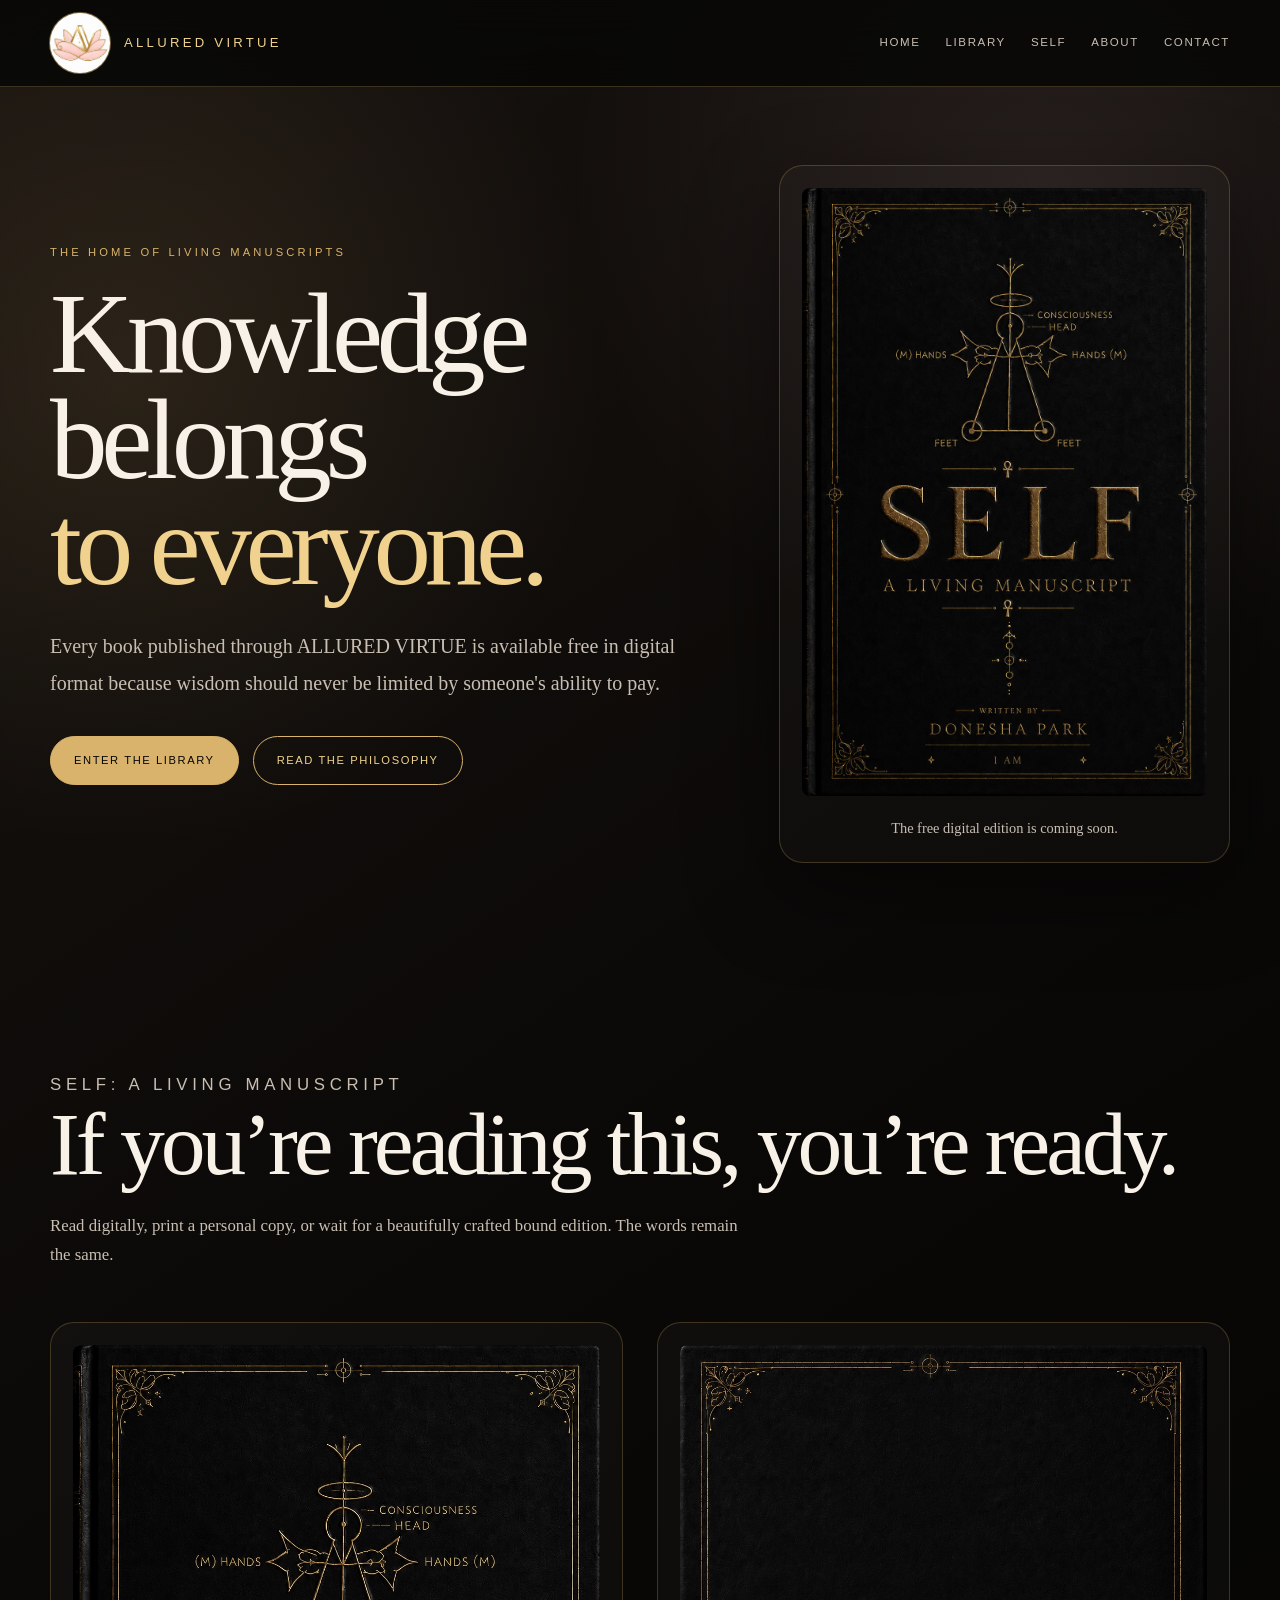
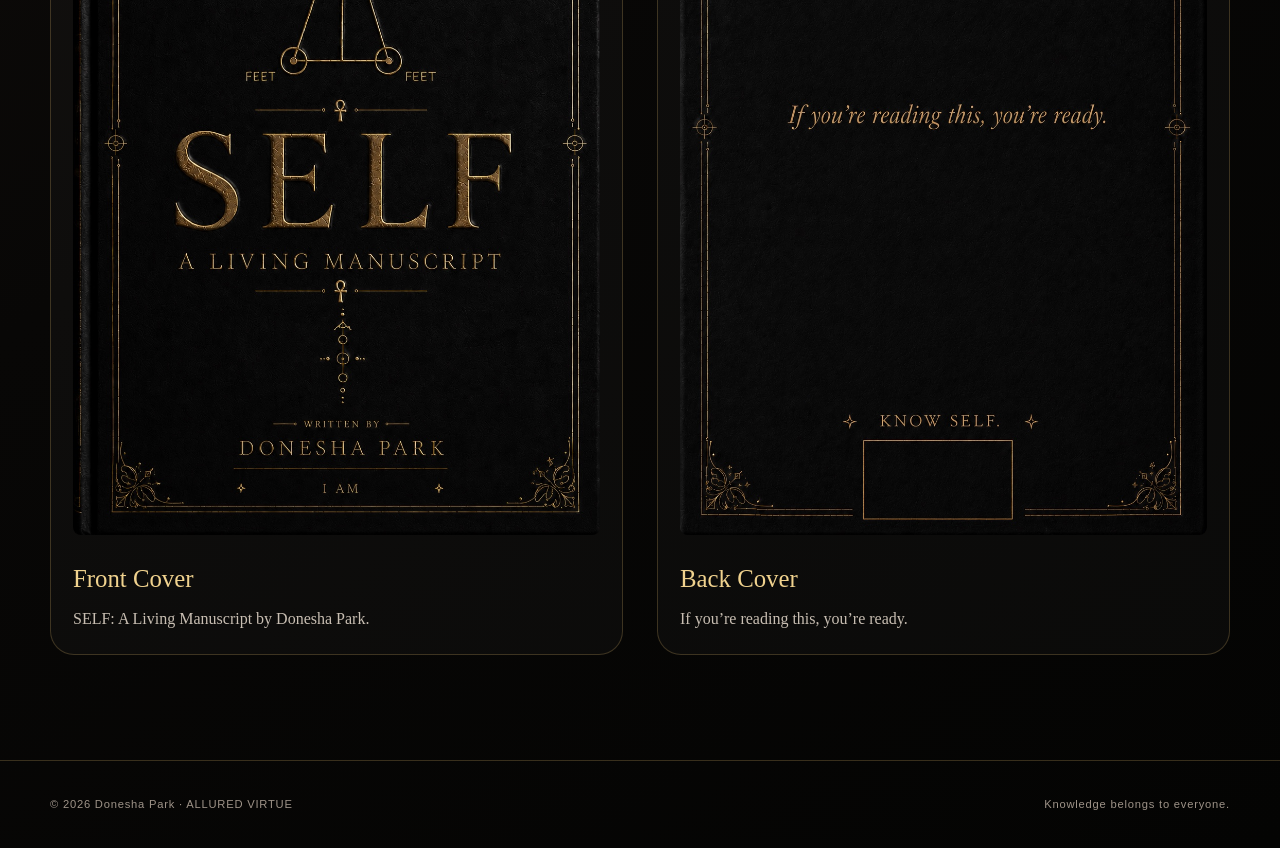
==== commit bd8df712: "corrected website" ====
--- a/index.html
+++ b/index.html
@@ -36,7 +36,7 @@
         <p class="eyebrow">The home of living manuscripts</p>
         <h1 class="display">Knowledge belongs<br><span class="gold">to everyone.</span></h1>
         <p class="lede">
-          Every book published through ALLURED VIRTUE is available free in digital format because wisdom should never be limited by someone’s ability to pay.
+          Every book published through ALLURED VIRTUE is available free in digital format because wisdom should never be limited by someone's ability to pay.
         </p>
         <div class="button-row">
           <a class="button filled" href="library.html">Enter the library</a>
@@ -51,12 +51,7 @@
     </div>
   </section>
 
-  <section class="statement-band">
-    <div class="shell statement-grid reveal">
-      <h2>The publishing philosophy</h2>
-      <p>Knowledge is free. The physical form may carry a price, but the words remain available to everyone.</p>
-    </div>
-  </section>
+
 
   <section class="section">
     <div class="shell">
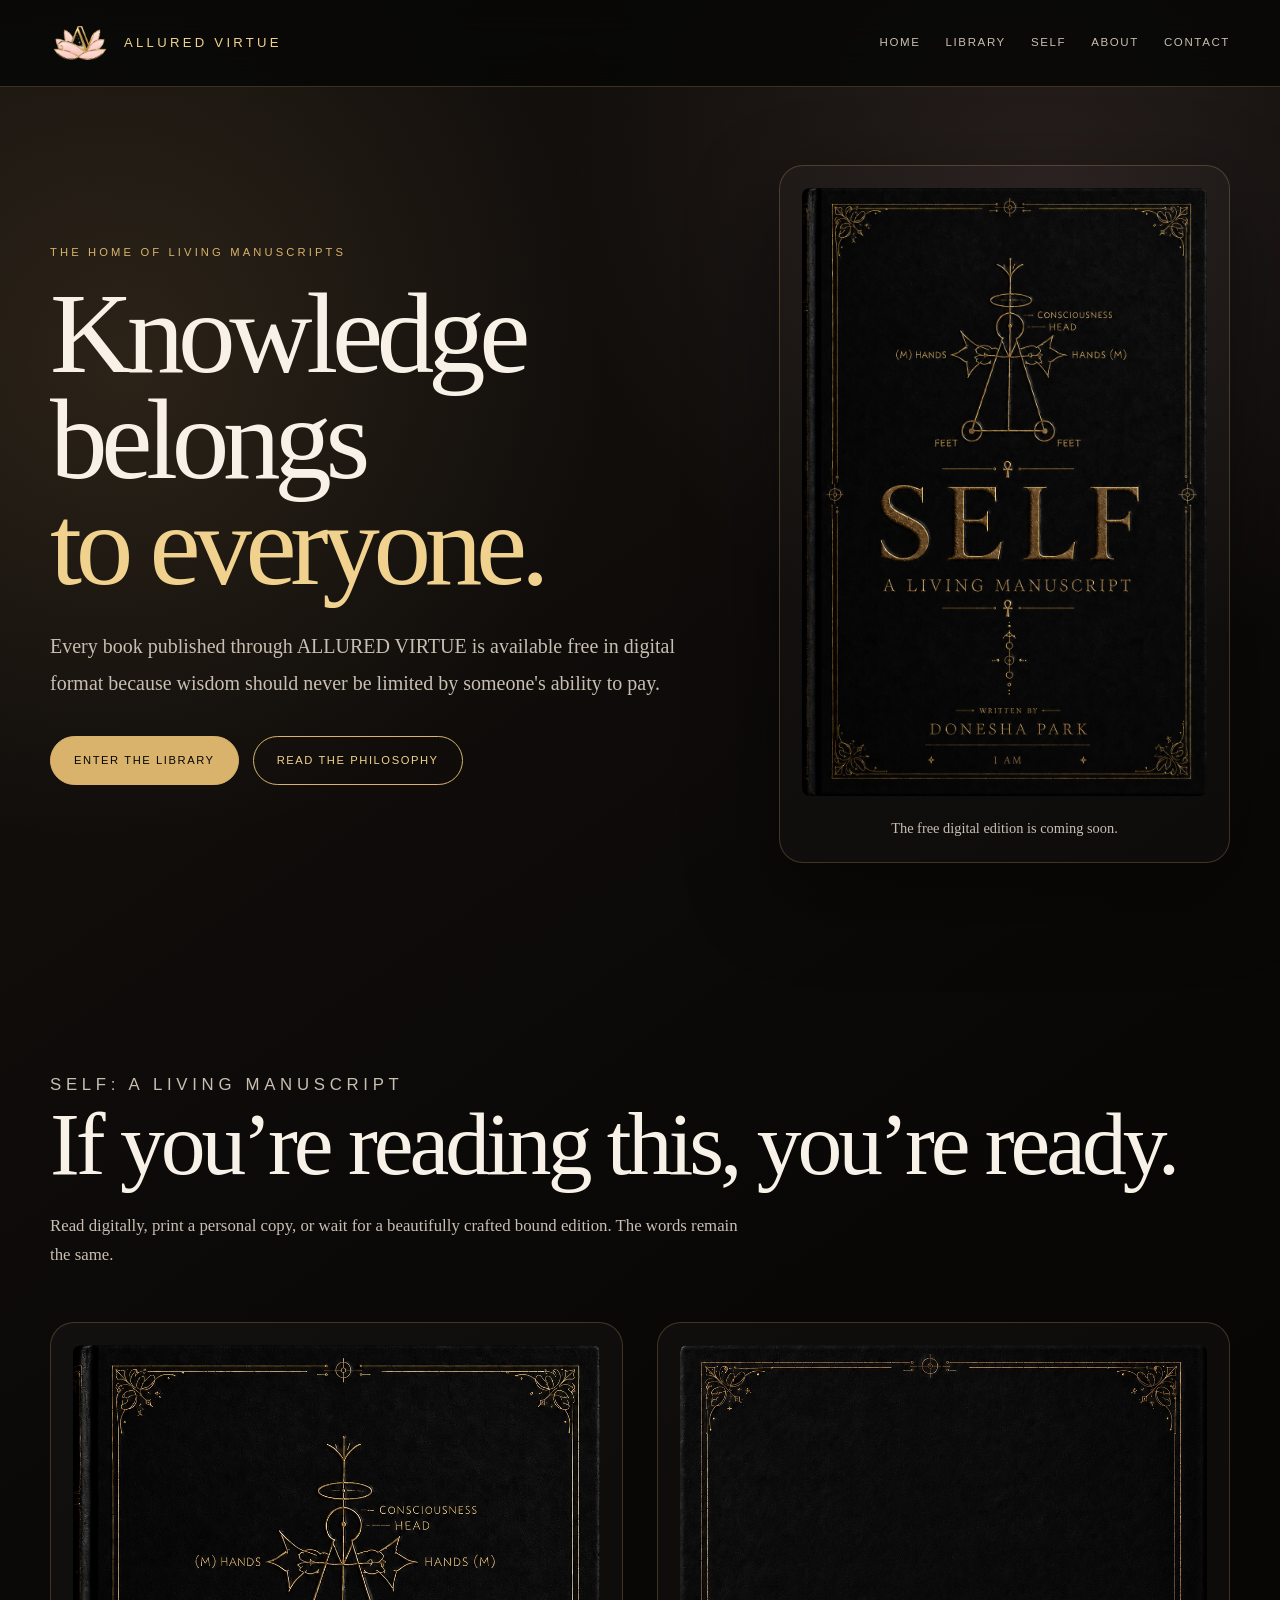
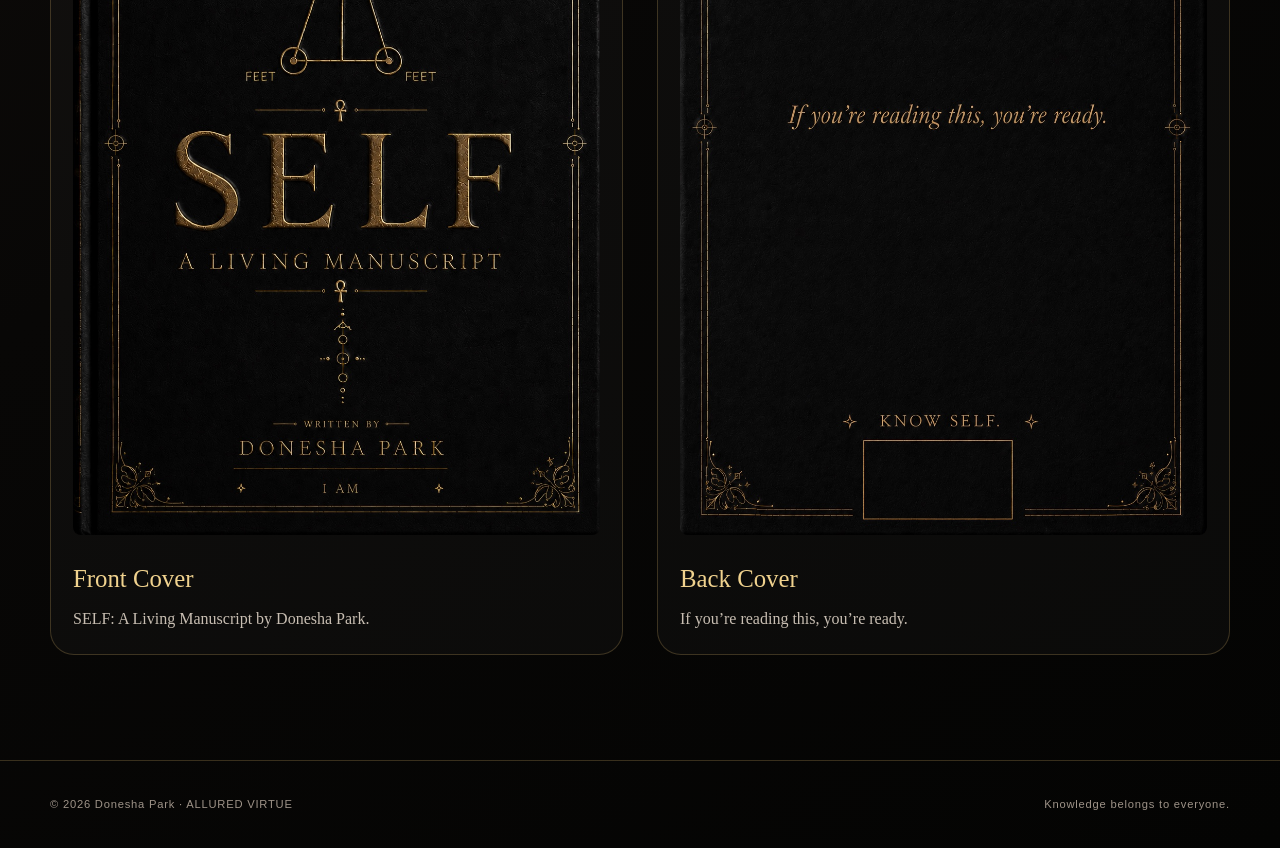
==== commit 8ebaaf37: "Add files via upload" ====
--- a/index.html
+++ b/index.html
@@ -6,6 +6,9 @@
   <title>ALLURED VIRTUE | Knowledge Belongs to Everyone</title>
   <meta name="description" content="The official home of ALLURED VIRTUE and SELF: A Living Manuscript by Donesha Park.">
   <link rel="stylesheet" href="style.css">
+  <link rel="icon" type="image/png" sizes="32x32" href="/allured-virtue-tab-icon-v2-32.png">
+  <link rel="icon" type="image/png" sizes="48x48" href="/allured-virtue-tab-icon-v2-48.png">
+  <link rel="apple-touch-icon" href="/allured-virtue-touch-icon-v2.png">
 </head>
 <body>
 
@@ -13,7 +16,7 @@
 <header class="site-header">
   <div class="nav-wrap">
     <a class="brand-link" href="index.html" aria-label="ALLURED VIRTUE home">
-      <img class="brand-logo" src="images/allured-virtue-logo.jpg" alt="ALLURED VIRTUE lotus logo">
+      <img class="brand-logo" src="images/allured-virtue-logo-transparent.png" alt="ALLURED VIRTUE lotus logo">
       <span class="brand-name">ALLURED VIRTUE</span>
     </a>
 
--- a/style.css
+++ b/style.css
@@ -103,10 +103,10 @@
 .brand-logo {
   width: 60px;
   height: 60px;
-  object-fit: cover;
-  border-radius: 50%;
-  background: white;
-  box-shadow: 0 0 0 1px rgba(217, 179, 107, 0.55);
+  object-fit: contain;
+  border-radius: 0;
+  background: transparent;
+  box-shadow: none;
 }
 
 .brand-name {
@@ -311,10 +311,10 @@
 .logo-panel {
   position: sticky;
   top: 126px;
-  padding: 28px;
-  border: 1px solid var(--line);
-  border-radius: 24px;
-  background: white;
+  padding: 0;
+  border: none;
+  border-radius: 0;
+  background: transparent;
 }
 
 .prose {
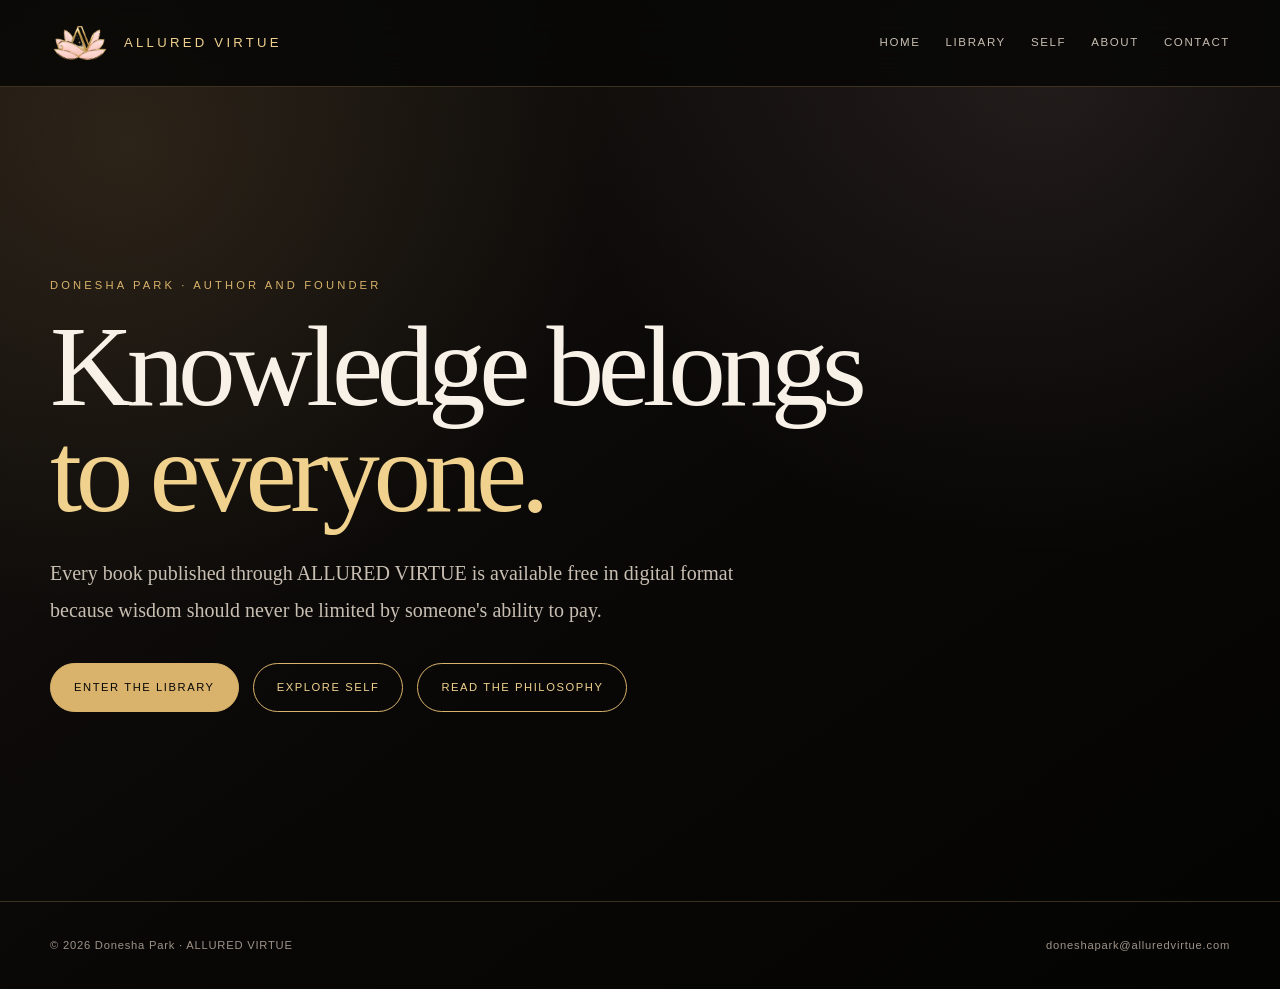
==== commit d986dc73: "Updated" ====
--- a/index.html
+++ b/index.html
@@ -3,12 +3,13 @@
 <head>
   <meta charset="UTF-8">
   <meta name="viewport" content="width=device-width, initial-scale=1">
-  <title>ALLURED VIRTUE | Knowledge Belongs to Everyone</title>
-  <meta name="description" content="The official home of ALLURED VIRTUE and SELF: A Living Manuscript by Donesha Park.">
+  <title>Donesha Park | Author and Founder of ALLURED VIRTUE</title>
+  <meta name="description" content="The official home of Donesha Park, author and founder of ALLURED VIRTUE, a free digital library.">
   <link rel="stylesheet" href="style.css">
-  <link rel="icon" type="image/png" sizes="32x32" href="/allured-virtue-tab-icon-v2-32.png">
-  <link rel="icon" type="image/png" sizes="48x48" href="/allured-virtue-tab-icon-v2-48.png">
-  <link rel="apple-touch-icon" href="/allured-virtue-touch-icon-v2.png">
+  <link rel="icon" href="/favicon.ico" sizes="any">
+  <link rel="icon" type="image/png" sizes="32x32" href="/favicon-32x32.png">
+  <link rel="icon" type="image/png" sizes="48x48" href="/favicon-48x48.png">
+  <link rel="apple-touch-icon" href="/apple-touch-icon.png">
 </head>
 <body>
 
@@ -34,50 +35,18 @@
 
 <main id="main-content">
   <section class="hero">
-    <div class="shell hero-grid">
+    <div class="shell hero-grid hero-grid-single">
       <div class="reveal">
-        <p class="eyebrow">The home of living manuscripts</p>
+        <p class="eyebrow">Donesha Park · Author and Founder</p>
         <h1 class="display">Knowledge belongs<br><span class="gold">to everyone.</span></h1>
         <p class="lede">
           Every book published through ALLURED VIRTUE is available free in digital format because wisdom should never be limited by someone's ability to pay.
         </p>
         <div class="button-row">
           <a class="button filled" href="library.html">Enter the library</a>
+          <a class="button" href="self.html">Explore SELF</a>
           <a class="button" href="about.html">Read the philosophy</a>
         </div>
-      </div>
-
-      <div class="hero-cover reveal">
-        <img src="images/self-front-cover.jpg" alt="Front cover of SELF: A Living Manuscript by Donesha Park">
-        <p class="hero-note">The free digital edition is coming soon.</p>
-      </div>
-    </div>
-  </section>
-
-
-
-  <section class="section">
-    <div class="shell">
-      <div class="section-heading reveal">
-        <p class="eyebrow">SELF: A Living Manuscript</p>
-        <h2>If you’re reading this, you’re ready.</h2>
-        <p>
-          Read digitally, print a personal copy, or wait for a beautifully crafted bound edition. The words remain the same.
-        </p>
-      </div>
-
-      <div class="book-showcase">
-        <article class="cover-card reveal">
-          <img src="images/self-front-cover.jpg" alt="Front cover of SELF">
-          <h2>Front Cover</h2>
-          <p>SELF: A Living Manuscript by Donesha Park.</p>
-        </article>
-
-        <article class="cover-card reveal">
-          <img src="images/self-back-cover.jpg" alt="Back cover of SELF">
-          <h2>Back Cover</h2>
-          <p>If you’re reading this, you’re ready.</p>
-        </article>
       </div>
     </div>
   </section>
@@ -86,7 +55,7 @@
 <footer class="site-footer">
   <div class="shell footer-inner">
     <p>© 2026 Donesha Park · ALLURED VIRTUE</p>
-    <p>Knowledge belongs to everyone.</p>
+    <p><a href="mailto:doneshapark@alluredvirtue.com">doneshapark@alluredvirtue.com</a></p>
   </div>
 </footer>
 <script src="app.js"></script>
--- a/style.css
+++ b/style.css
@@ -596,3 +596,10 @@
     transform: none;
   }
 }
+
+
+.hero-grid-single { grid-template-columns: minmax(0, 900px); justify-content: start; }
+.library-card > img { object-fit: contain; padding: 12px; background: #090807; }
+.email-link { color: var(--gold-bright); overflow-wrap: anywhere; }
+.site-footer a { color: inherit; text-decoration: none; }
+.site-footer a:hover, .site-footer a:focus-visible { color: var(--gold-bright); }
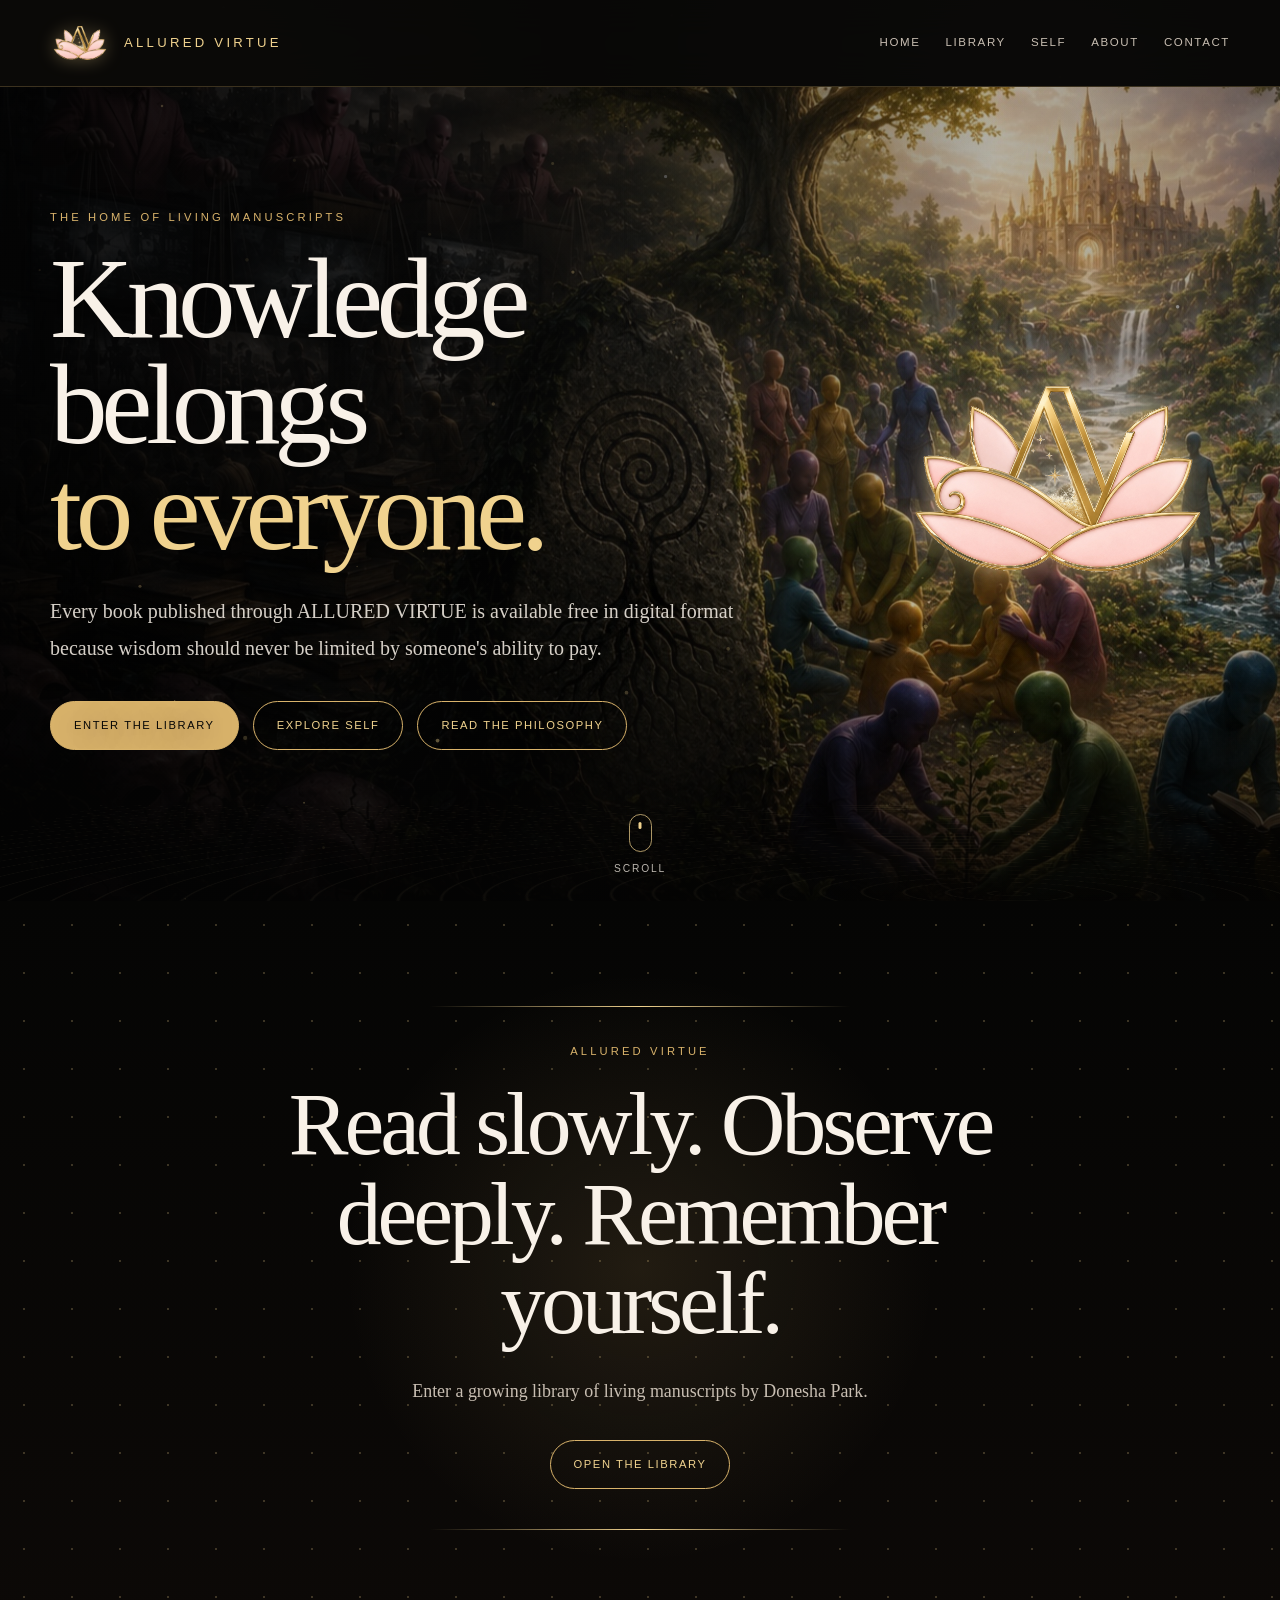
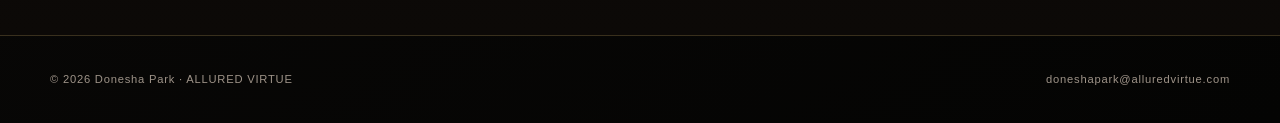
==== commit 7b68dede: "Add files via upload" ====
--- a/index.html
+++ b/index.html
@@ -3,13 +3,12 @@
 <head>
   <meta charset="UTF-8">
   <meta name="viewport" content="width=device-width, initial-scale=1">
-  <title>Donesha Park | Author and Founder of ALLURED VIRTUE</title>
-  <meta name="description" content="The official home of Donesha Park, author and founder of ALLURED VIRTUE, a free digital library.">
+  <title>ALLURED VIRTUE | Knowledge Belongs to Everyone</title>
+  <meta name="description" content="The official home of ALLURED VIRTUE and SELF: A Living Manuscript by Donesha Park.">
   <link rel="stylesheet" href="style.css">
-  <link rel="icon" href="/favicon.ico" sizes="any">
-  <link rel="icon" type="image/png" sizes="32x32" href="/favicon-32x32.png">
-  <link rel="icon" type="image/png" sizes="48x48" href="/favicon-48x48.png">
-  <link rel="apple-touch-icon" href="/apple-touch-icon.png">
+  <link rel="icon" type="image/png" sizes="32x32" href="/allured-virtue-tab-icon-v2-32.png">
+  <link rel="icon" type="image/png" sizes="48x48" href="/allured-virtue-tab-icon-v2-48.png">
+  <link rel="apple-touch-icon" href="/allured-virtue-touch-icon-v2.png">
 </head>
 <body>
 
@@ -24,30 +23,59 @@
     <button class="menu-button" type="button" aria-expanded="false" aria-label="Open navigation">☰</button>
 
     <nav class="site-nav" aria-label="Main navigation">
-      <a href="index.html">Home</a>
-      <a href="library.html">Library</a>
-      <a href="self.html">SELF</a>
-      <a href="about.html">About</a>
-      <a href="contact.html">Contact</a>
+      <a class="transition-link" href="index.html">Home</a>
+      <a class="transition-link" href="library.html">Library</a>
+      <a class="transition-link" href="self.html">SELF</a>
+      <a class="transition-link" href="about.html">About</a>
+      <a class="transition-link" href="contact.html">Contact</a>
     </nav>
   </div>
 </header>
 
 <main id="main-content">
-  <section class="hero">
-    <div class="shell hero-grid hero-grid-single">
-      <div class="reveal">
-        <p class="eyebrow">Donesha Park · Author and Founder</p>
+  <section class="hero cinematic-hero" data-parallax-root>
+    <div class="cinematic-image" data-parallax-speed="0.12" aria-hidden="true"></div>
+    <div class="moving-clouds clouds-one" data-parallax-speed="0.05" aria-hidden="true"></div>
+    <div class="moving-clouds clouds-two" data-parallax-speed="0.08" aria-hidden="true"></div>
+    <div class="star-field" aria-hidden="true"></div>
+    <div class="light-rays" aria-hidden="true"></div>
+    <div class="leaf-field" aria-hidden="true"></div>
+    <div class="water-ripples" aria-hidden="true"></div>
+    <div class="hero-shade" aria-hidden="true"></div>
+
+    <div class="shell cinematic-content">
+      <div class="reveal hero-copy">
+        <p class="eyebrow">The home of living manuscripts</p>
         <h1 class="display">Knowledge belongs<br><span class="gold">to everyone.</span></h1>
         <p class="lede">
           Every book published through ALLURED VIRTUE is available free in digital format because wisdom should never be limited by someone's ability to pay.
         </p>
         <div class="button-row">
-          <a class="button filled" href="library.html">Enter the library</a>
-          <a class="button" href="self.html">Explore SELF</a>
-          <a class="button" href="about.html">Read the philosophy</a>
+          <a class="button filled transition-link" href="library.html">Enter the library</a>
+          <a class="button transition-link" href="self.html">Explore SELF</a>
+          <a class="button transition-link" href="about.html">Read the philosophy</a>
         </div>
       </div>
+
+      <div class="hero-lotus-wrap reveal" data-parallax-speed="-0.04">
+        <img class="hero-lotus" src="images/allured-virtue-logo-transparent.png" alt="ALLURED VIRTUE lotus logo">
+      </div>
+    </div>
+
+    <a class="scroll-cue" href="#home-statement" aria-label="Scroll to continue">
+      <span></span>
+      Scroll
+    </a>
+  </section>
+
+  <section class="home-statement section" id="home-statement">
+    <div class="shell statement-center reveal">
+      <div class="animated-gold-line" aria-hidden="true"></div>
+      <p class="eyebrow">ALLURED VIRTUE</p>
+      <h2>Read slowly. Observe deeply. Remember yourself.</h2>
+      <p>Enter a growing library of living manuscripts by Donesha Park.</p>
+      <a class="button transition-link" href="library.html">Open the library</a>
+      <div class="animated-gold-line reverse" aria-hidden="true"></div>
     </div>
   </section>
 </main>
--- a/style.css
+++ b/style.css
@@ -603,3 +603,524 @@
 .email-link { color: var(--gold-bright); overflow-wrap: anywhere; }
 .site-footer a { color: inherit; text-decoration: none; }
 .site-footer a:hover, .site-footer a:focus-visible { color: var(--gold-bright); }
+
+
+/* Cinematic motion experience */
+body {
+  opacity: 0;
+  transition: opacity 700ms ease, filter 520ms ease;
+}
+
+body.page-ready {
+  opacity: 1;
+}
+
+body.page-leaving {
+  opacity: 0;
+  filter: blur(5px);
+}
+
+#glitter-canvas {
+  position: fixed;
+  inset: 0;
+  z-index: 90;
+  width: 100%;
+  height: 100%;
+  pointer-events: none;
+  opacity: 0.72;
+}
+
+.cursor-glow {
+  position: fixed;
+  z-index: 89;
+  width: 190px;
+  height: 190px;
+  border-radius: 50%;
+  pointer-events: none;
+  opacity: 0;
+  transform: translate(-50%, -50%);
+  background: radial-gradient(circle, rgba(240, 210, 142, 0.16), rgba(217, 179, 107, 0.05) 35%, transparent 70%);
+  mix-blend-mode: screen;
+  transition: opacity 240ms ease;
+}
+
+.cursor-glow.active {
+  opacity: 1;
+}
+
+.site-header {
+  overflow: visible;
+}
+
+.brand-logo {
+  animation: lotus-breathe 5.8s ease-in-out infinite, lotus-turn 10s ease-in-out infinite;
+  filter: drop-shadow(0 0 9px rgba(240, 210, 142, 0.36));
+}
+
+.brand-link:hover .brand-logo {
+  filter: drop-shadow(0 0 17px rgba(240, 210, 142, 0.78));
+}
+
+.cinematic-hero {
+  position: relative;
+  min-height: calc(100svh - 86px);
+  padding: 0;
+  overflow: hidden;
+  isolation: isolate;
+}
+
+.cinematic-image,
+.moving-clouds,
+.star-field,
+.light-rays,
+.leaf-field,
+.water-ripples,
+.hero-shade {
+  position: absolute;
+  inset: -7%;
+  pointer-events: none;
+}
+
+.cinematic-image {
+  z-index: -8;
+  background-image: url("images/icebreaker-to-reality-cover.jpg");
+  background-position: center;
+  background-size: cover;
+  transform: scale(1.1);
+  animation: cinematic-drift 24s ease-in-out infinite alternate;
+  will-change: transform;
+}
+
+.hero-shade {
+  z-index: -2;
+  inset: 0;
+  background:
+    linear-gradient(90deg, rgba(3, 3, 3, 0.94) 0%, rgba(3, 3, 3, 0.73) 40%, rgba(3, 3, 3, 0.16) 78%, rgba(3, 3, 3, 0.30) 100%),
+    linear-gradient(0deg, rgba(5, 4, 3, 0.92) 0%, transparent 35%, rgba(3, 3, 3, 0.18) 100%);
+}
+
+.moving-clouds {
+  z-index: -6;
+  opacity: 0.28;
+  filter: blur(16px);
+  background:
+    radial-gradient(ellipse at 20% 35%, rgba(255, 255, 255, 0.30), transparent 34%),
+    radial-gradient(ellipse at 55% 20%, rgba(255, 255, 255, 0.18), transparent 30%),
+    radial-gradient(ellipse at 80% 44%, rgba(255, 255, 255, 0.20), transparent 32%);
+  animation: clouds-drift 34s linear infinite;
+}
+
+.clouds-two {
+  opacity: 0.16;
+  transform: scale(1.3) translateX(-12%);
+  animation-duration: 49s;
+  animation-direction: reverse;
+}
+
+.star-field {
+  z-index: -5;
+  inset: 0;
+  opacity: 0.75;
+  background-image:
+    radial-gradient(circle at 11% 18%, rgba(255,255,255,.95) 0 1px, transparent 1.8px),
+    radial-gradient(circle at 23% 9%, rgba(240,210,142,.9) 0 1px, transparent 2px),
+    radial-gradient(circle at 35% 22%, rgba(255,255,255,.8) 0 1px, transparent 1.8px),
+    radial-gradient(circle at 52% 11%, rgba(255,255,255,.95) 0 1.2px, transparent 2px),
+    radial-gradient(circle at 67% 21%, rgba(240,210,142,.9) 0 1px, transparent 2px),
+    radial-gradient(circle at 82% 8%, rgba(255,255,255,.85) 0 1px, transparent 2px),
+    radial-gradient(circle at 92% 27%, rgba(255,255,255,.95) 0 1.2px, transparent 2.2px);
+  animation: star-twinkle 3.4s ease-in-out infinite alternate;
+}
+
+.light-rays {
+  z-index: -4;
+  inset: -25% -20%;
+  opacity: 0.38;
+  transform-origin: 74% 16%;
+  background: conic-gradient(from 205deg at 74% 16%, transparent 0deg, rgba(240,210,142,.18) 7deg, transparent 14deg, rgba(255,255,255,.08) 21deg, transparent 34deg);
+  filter: blur(7px);
+  animation: light-shift 11s ease-in-out infinite alternate;
+}
+
+.leaf-field {
+  z-index: -1;
+  inset: 0;
+  overflow: hidden;
+}
+
+.floating-leaf {
+  position: absolute;
+  top: -8vh;
+  width: 12px;
+  height: 22px;
+  border-radius: 100% 0 100% 0;
+  background: linear-gradient(135deg, rgba(240,210,142,.9), rgba(82,94,45,.75));
+  box-shadow: 0 0 8px rgba(240,210,142,.26);
+  opacity: 0;
+  animation: leaf-fall var(--leaf-duration) linear var(--leaf-delay) infinite;
+}
+
+.water-ripples {
+  z-index: -1;
+  inset: auto 0 0;
+  height: 30%;
+  opacity: 0.22;
+  background:
+    repeating-radial-gradient(ellipse at 72% 95%, transparent 0 14px, rgba(240,210,142,.18) 15px 16px, transparent 17px 32px);
+  transform: perspective(480px) rotateX(62deg) scale(1.35);
+  transform-origin: bottom;
+  animation: ripple-move 7s ease-in-out infinite;
+}
+
+.cinematic-content {
+  position: relative;
+  z-index: 3;
+  min-height: calc(100svh - 86px);
+  display: grid;
+  grid-template-columns: minmax(0, 1.2fr) minmax(240px, 0.55fr);
+  align-items: center;
+  gap: clamp(35px, 7vw, 100px);
+  padding-block: 80px 110px;
+}
+
+.hero-copy {
+  max-width: 830px;
+  text-shadow: 0 4px 35px rgba(0,0,0,.85);
+}
+
+.hero-copy .display {
+  font-size: clamp(4rem, 9vw, 8.4rem);
+}
+
+.hero-copy .lede {
+  color: rgba(248, 241, 232, 0.86);
+}
+
+.hero-lotus-wrap {
+  display: grid;
+  place-items: center;
+  min-height: 350px;
+}
+
+.hero-lotus {
+  width: min(330px, 60vw);
+  animation: lotus-breathe 5s ease-in-out infinite, lotus-turn 12s ease-in-out infinite;
+  filter:
+    drop-shadow(0 0 12px rgba(240,210,142,.45))
+    drop-shadow(0 0 44px rgba(232,185,189,.22));
+}
+
+.scroll-cue {
+  position: absolute;
+  z-index: 5;
+  left: 50%;
+  bottom: 24px;
+  display: grid;
+  justify-items: center;
+  gap: 8px;
+  color: rgba(248,241,232,.74);
+  text-decoration: none;
+  font-family: Arial, Helvetica, sans-serif;
+  font-size: .64rem;
+  letter-spacing: .18em;
+  text-transform: uppercase;
+  transform: translateX(-50%);
+}
+
+.scroll-cue span {
+  width: 23px;
+  height: 38px;
+  border: 1px solid rgba(240,210,142,.72);
+  border-radius: 999px;
+  position: relative;
+}
+
+.scroll-cue span::after {
+  content: "";
+  position: absolute;
+  top: 7px;
+  left: 50%;
+  width: 3px;
+  height: 7px;
+  border-radius: 99px;
+  background: var(--gold-bright);
+  transform: translateX(-50%);
+  animation: scroll-dot 1.8s ease-in-out infinite;
+}
+
+.button {
+  position: relative;
+  overflow: hidden;
+}
+
+.button::after {
+  content: "";
+  position: absolute;
+  inset: -80% auto -80% -35%;
+  width: 22%;
+  transform: rotate(20deg);
+  background: linear-gradient(90deg, transparent, rgba(255,255,255,.65), transparent);
+  animation: button-shimmer 4.8s ease-in-out infinite;
+}
+
+.button.filled {
+  animation: button-pulse 3.2s ease-in-out infinite;
+}
+
+.animated-gold-line {
+  width: min(420px, 80%);
+  height: 1px;
+  margin: 0 auto 35px;
+  transform-origin: left;
+  background: linear-gradient(90deg, transparent, var(--gold-bright), transparent);
+  animation: gold-line-grow 3s ease-in-out infinite alternate;
+}
+
+.animated-gold-line.reverse {
+  margin: 40px auto 0;
+  transform-origin: right;
+  animation-delay: -1.5s;
+}
+
+.home-statement {
+  position: relative;
+  overflow: hidden;
+  min-height: 72vh;
+  display: grid;
+  align-items: center;
+  background:
+    radial-gradient(circle at 50% 50%, rgba(217,179,107,.12), transparent 40%),
+    linear-gradient(180deg, #050504, #0c0907);
+}
+
+.home-statement::before {
+  content: "";
+  position: absolute;
+  inset: 0;
+  opacity: .25;
+  background-image:
+    radial-gradient(circle, rgba(240,210,142,.9) 0 1px, transparent 1.5px);
+  background-size: 48px 48px;
+  animation: statement-sparkle 8s linear infinite;
+}
+
+.statement-center {
+  position: relative;
+  z-index: 2;
+  max-width: 880px;
+  text-align: center;
+}
+
+.statement-center h2 {
+  margin: 0;
+  color: var(--paper);
+  font-size: clamp(2.8rem, 7vw, 6.4rem);
+  font-weight: 400;
+  line-height: 1;
+  letter-spacing: -.045em;
+}
+
+.statement-center > p:not(.eyebrow) {
+  margin: 28px auto 0;
+  color: var(--muted);
+  font-size: 1.12rem;
+}
+
+.statement-center .button {
+  margin-top: 34px;
+}
+
+.library-card,
+.cover-card {
+  position: relative;
+  transition: transform 550ms cubic-bezier(.2,.75,.2,1), box-shadow 550ms ease, border-color 550ms ease;
+}
+
+.library-card::after,
+.cover-card::after {
+  content: "";
+  position: absolute;
+  inset: 0;
+  pointer-events: none;
+  border-radius: inherit;
+  opacity: 0;
+  background: linear-gradient(130deg, transparent 35%, rgba(240,210,142,.17), transparent 68%);
+  transition: opacity 500ms ease;
+}
+
+.library-card:hover,
+.cover-card:hover {
+  z-index: 2;
+  transform: translateY(-12px) scale(1.015);
+  border-color: rgba(240,210,142,.62);
+  box-shadow: 0 28px 70px rgba(0,0,0,.55), 0 0 35px rgba(217,179,107,.16);
+}
+
+.library-card:hover::after,
+.cover-card:hover::after {
+  opacity: 1;
+}
+
+.library-card img,
+.cover-card img {
+  transition: transform 700ms cubic-bezier(.2,.75,.2,1), filter 500ms ease;
+}
+
+.library-card:hover img,
+.cover-card:hover img {
+  transform: scale(1.045);
+  filter: saturate(1.08) brightness(1.05);
+}
+
+.reveal {
+  transition-duration: 950ms;
+}
+
+[data-parallax-speed] {
+  will-change: transform;
+}
+
+@keyframes cinematic-drift {
+  0% { transform: scale(1.1) translate3d(-1.2%, -0.8%, 0); }
+  100% { transform: scale(1.17) translate3d(1.6%, 1%, 0); }
+}
+
+@keyframes clouds-drift {
+  from { transform: translate3d(-12%, 0, 0) scale(1.15); }
+  to { transform: translate3d(14%, -2%, 0) scale(1.23); }
+}
+
+@keyframes star-twinkle {
+  0% { opacity: .38; filter: brightness(.85); }
+  100% { opacity: .92; filter: brightness(1.35); }
+}
+
+@keyframes light-shift {
+  from { transform: rotate(-3deg) scale(1); opacity: .22; }
+  to { transform: rotate(5deg) scale(1.12); opacity: .48; }
+}
+
+@keyframes leaf-fall {
+  0% { opacity: 0; transform: translate3d(0, -5vh, 0) rotate(0deg); }
+  10% { opacity: .72; }
+  70% { opacity: .55; }
+  100% { opacity: 0; transform: translate3d(var(--leaf-drift), 115vh, 0) rotate(620deg); }
+}
+
+@keyframes ripple-move {
+  0%, 100% { background-size: 100% 100%; opacity: .14; }
+  50% { background-size: 108% 108%; opacity: .28; }
+}
+
+@keyframes lotus-breathe {
+  0%, 100% { transform: scale(.985); }
+  50% { transform: scale(1.045); }
+}
+
+@keyframes lotus-turn {
+  0%, 100% { rotate: -1.2deg; }
+  50% { rotate: 1.2deg; }
+}
+
+@keyframes scroll-dot {
+  0% { opacity: 0; transform: translate(-50%, 0); }
+  30% { opacity: 1; }
+  100% { opacity: 0; transform: translate(-50%, 17px); }
+}
+
+@keyframes button-pulse {
+  0%, 100% { box-shadow: 0 0 0 rgba(217,179,107,0); }
+  50% { box-shadow: 0 0 28px rgba(217,179,107,.25); }
+}
+
+@keyframes button-shimmer {
+  0%, 72% { left: -35%; opacity: 0; }
+  78% { opacity: .8; }
+  92%, 100% { left: 125%; opacity: 0; }
+}
+
+@keyframes gold-line-grow {
+  from { transform: scaleX(.35); opacity: .35; }
+  to { transform: scaleX(1); opacity: 1; }
+}
+
+@keyframes statement-sparkle {
+  from { transform: translateY(0); }
+  to { transform: translateY(48px); }
+}
+
+@media (max-width: 940px) {
+  .cinematic-content {
+    grid-template-columns: 1fr;
+    text-align: center;
+  }
+
+  .hero-copy {
+    margin: 0 auto;
+  }
+
+  .hero-copy .lede {
+    margin-inline: auto;
+  }
+
+  .hero-copy .button-row {
+    justify-content: center;
+  }
+
+  .hero-lotus-wrap {
+    min-height: 180px;
+  }
+
+  .hero-lotus {
+    width: min(230px, 52vw);
+  }
+
+  .hero-shade {
+    background:
+      linear-gradient(180deg, rgba(3,3,3,.66), rgba(3,3,3,.84) 58%, rgba(3,3,3,.96)),
+      linear-gradient(90deg, rgba(3,3,3,.35), transparent);
+  }
+}
+
+@media (max-width: 760px) {
+  .cinematic-hero {
+    min-height: calc(100svh - 75px);
+  }
+
+  .cinematic-content {
+    min-height: calc(100svh - 75px);
+    padding-block: 52px 95px;
+  }
+
+  .hero-copy .display {
+    font-size: clamp(3.25rem, 17vw, 5.3rem);
+  }
+
+  .hero-lotus-wrap {
+    display: none;
+  }
+
+  .light-rays {
+    opacity: .18;
+  }
+
+  .cursor-glow {
+    display: none;
+  }
+}
+
+@media (prefers-reduced-motion: reduce) {
+  *,
+  *::before,
+  *::after {
+    scroll-behavior: auto !important;
+    animation-duration: .001ms !important;
+    animation-iteration-count: 1 !important;
+    transition-duration: .001ms !important;
+  }
+
+  #glitter-canvas,
+  .cursor-glow {
+    display: none;
+  }
+}
